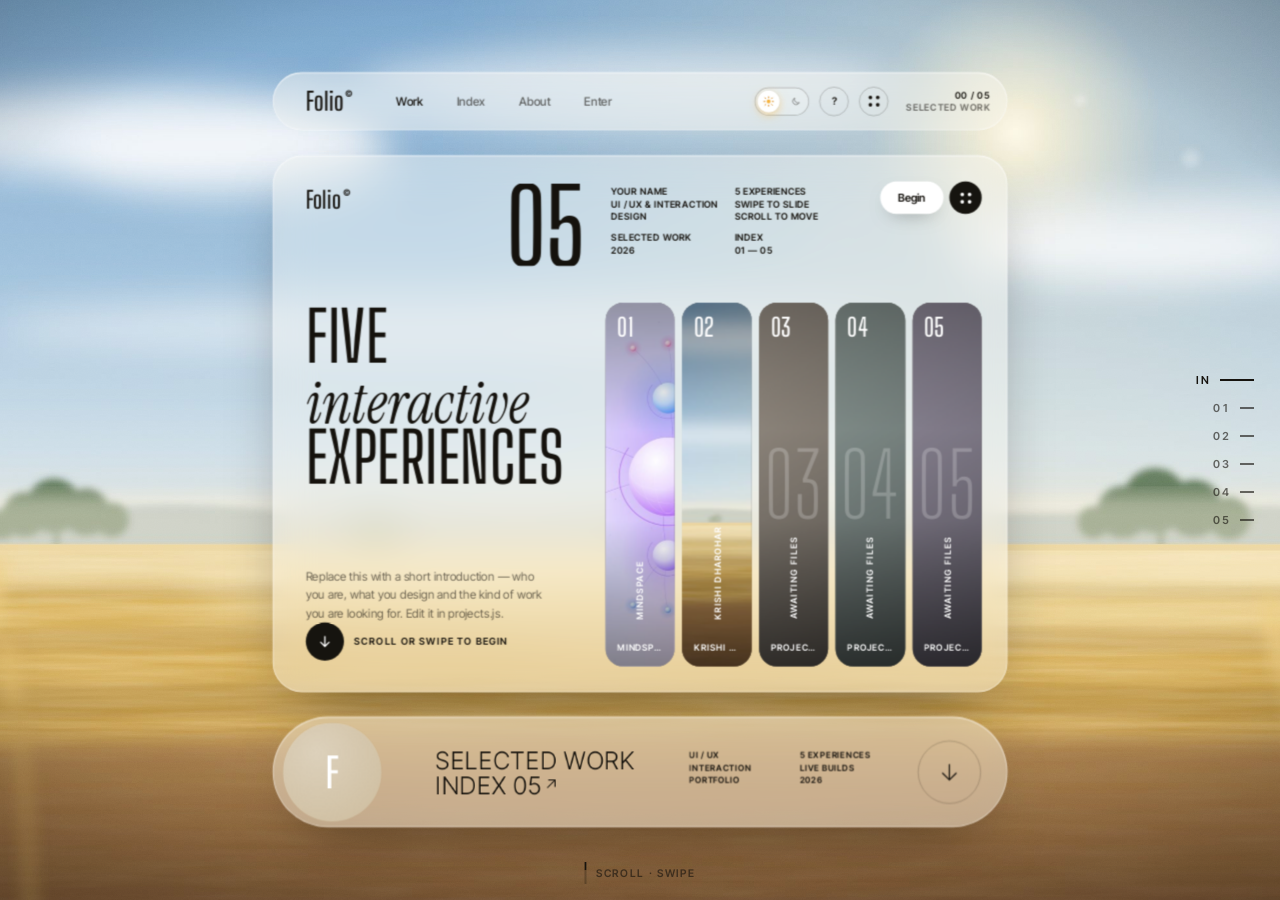
==== index.html @ 3ef915ef "Add files via upload" ====
<!DOCTYPE html>
<html lang="en">
<head>
<meta charset="utf-8">
<meta name="viewport" content="width=device-width,initial-scale=1">
<title>Folio — Five Interactive Experiences</title>
<meta name="description" content="A UI/UX portfolio of five interactive experiences.">
<link rel="preconnect" href="https://fonts.googleapis.com">
<link rel="preconnect" href="https://fonts.gstatic.com" crossorigin>
<link rel="stylesheet" href="https://fonts.googleapis.com/css2?family=Big+Shoulders+Display:wght@300;400;500;600&family=Inter+Tight:wght@300;400;500;600&family=Instrument+Serif:ital@0;1&display=swap">
<style>
/* =====================================================================
   Layout is drawn on a 1000 × 1029 canvas whose proportions are measured
   from the reference composition (nav · showcase panel · strip), then
   scaled to fit the screen. Below 760px wide a fluid mobile layout is used.
   ===================================================================== */
:root{
  --ease: cubic-bezier(.65,.05,.25,1);
  --ease-out: cubic-bezier(.16,1,.3,1);
  --ink:#15120d; --ink2:rgba(21,18,13,.6); --ink3:rgba(21,18,13,.4);
  --glass: rgba(251,248,241,.44);
  --glass-line: rgba(255,255,255,.62);
  --on:#16130e; --on2:rgba(22,19,14,.62); --on-line:rgba(22,19,14,.28);
  --dark:#16140f;
  --sans:"Inter Tight",system-ui,-apple-system,"Segoe UI",sans-serif;
  --num:"Big Shoulders Display","Inter Tight",sans-serif;
  --serif:"Instrument Serif",Georgia,serif;
  --mx:0; --my:0;
}
*{box-sizing:border-box;margin:0;padding:0}
html,body{height:100%;overflow:hidden;background:#17130e;color:var(--ink);font-family:var(--sans);-webkit-font-smoothing:antialiased}
button{font:inherit;color:inherit;background:none;border:0;cursor:pointer}
img{display:block}
body{opacity:0;transition:opacity .7s ease}
body.night{--glass: rgba(224,228,238,.40);--glass-line: rgba(255,255,255,.30);--on:#fff;--on2:rgba(255,255,255,.72);--on-line:rgba(255,255,255,.6)}
.glass,.nav *,.strip *,.rail button{transition-property:background-color,color,border-color,opacity,transform;transition-duration:.9s}
.dn{position:absolute;inset:0;background-size:cover;background-position:center;transition:opacity 1.5s var(--ease)}
body.night .dn.d{opacity:0}
body:not(.night) .dn.n{opacity:0}
body.no-tr .dn,body.no-tr .glass,body.no-tr .nav *,body.no-tr .strip *{transition:none !important}
body.ready{opacity:1}
:focus-visible{outline:2px solid #fff;outline-offset:3px;border-radius:10px}

/* ---------- environment ---------- */
.env{position:fixed;inset:0;z-index:0;overflow:hidden;background:#17130e}
.env-layer{position:absolute;inset:-4%;opacity:0;transform:translate(calc(var(--mx) * -14px), calc(var(--my) * -10px))}
.env-layer.on{opacity:1}
.env-layer .img{position:absolute;inset:0;transition:filter 1.3s var(--ease);animation:kb 46s ease-in-out infinite alternate}
@keyframes kb{from{transform:scale(1.03) translateX(-1%)}to{transform:scale(1.12) translate(1.2%,-1%)}}
.env-shade{position:absolute;inset:0;background:radial-gradient(130% 100% at 50% 45%,rgba(0,0,0,0) 45%,rgba(14,9,4,.55) 100%);pointer-events:none}
.env-grain{position:absolute;inset:0;pointer-events:none;opacity:.32;mix-blend-mode:overlay;background-image:url("data:image/svg+xml,%3Csvg xmlns='http://www.w3.org/2000/svg' width='160' height='160'%3E%3Cfilter id='n'%3E%3CfeTurbulence type='fractalNoise' baseFrequency='.85' numOctaves='2' stitchTiles='stitch'/%3E%3CfeColorMatrix values='0 0 0 0 .5 0 0 0 0 .5 0 0 0 0 .5 0 0 0 .5 0'/%3E%3C/filter%3E%3Crect width='160' height='160' filter='url(%23n)'/%3E%3C/svg%3E")}

/* ---------- cover + scaled canvas ---------- */
.cover{position:fixed;inset:0;z-index:2;touch-action:none;user-select:none;-webkit-user-select:none}
.stage{position:absolute;left:50%;top:50%;width:1000px;height:1029px;transform-origin:50% 50%}
.glass{background:var(--glass);border:1.5px solid var(--glass-line);
  -webkit-backdrop-filter:blur(26px) saturate(115%);backdrop-filter:blur(26px) saturate(115%);
  box-shadow:inset 0 1.5px 0 rgba(255,255,255,.32),0 40px 90px -40px rgba(14,8,2,.55)}
.label{font-size:14.5px;font-weight:600;letter-spacing:.06em;text-transform:uppercase;line-height:21px}

/* nav — measured: 1000 × 79 */
.nav{position:absolute;left:0;top:0;width:1000px;height:79px;border-radius:80px;display:flex;align-items:center;padding:0 22px 0 44px}
.brand{font-family:var(--num);font-weight:600;font-size:34px;letter-spacing:.02em;line-height:1;color:var(--on)}
.brand sup,.mark sup{font-family:var(--sans);font-size:12px;font-weight:600;vertical-align:top;margin-left:2px}
.nav-links{display:flex;gap:46px;margin-left:58px}
.nav-links button{font-size:16px;font-weight:500;color:var(--on2)}
.nav-links button:hover,.nav-links button.on{color:var(--on)}
.nav-r{margin-left:auto;display:flex;align-items:center;gap:14px;color:var(--on)}
.nav-ic{width:40px;height:40px;border-radius:50%;border:1.5px solid var(--on-line);display:grid;place-items:center;font-size:14px;font-weight:600}
.nav-ic:hover{background:rgba(255,255,255,.22)}
.nav .dots4 i{background:var(--on)}
/* day / night switch */
.dnsw{position:relative;width:74px;height:38px;border-radius:38px;border:1.5px solid var(--on-line);background:rgba(255,255,255,.22);display:flex;align-items:center;justify-content:space-between;padding:0 9px;color:var(--on)}
.dnsw .ic{width:16px;height:16px;opacity:.55;display:grid;place-items:center}
.dnsw .knob{position:absolute;left:3px;top:3px;width:30px;height:30px;border-radius:50%;display:grid;place-items:center;background:#fff;box-shadow:0 0 0 1px rgba(0,0,0,.04),0 4px 14px -2px rgba(255,190,80,.7);transition:transform .7s var(--ease),background-color .7s,box-shadow .7s}
.dnsw .knob svg{position:absolute;transition:opacity .5s,transform .7s var(--ease)}
.dnsw .knob .s{opacity:1;transform:rotate(0)}.dnsw .knob .m{opacity:0;transform:rotate(-90deg) scale(.6)}
body.night .dnsw .knob{transform:translateX(36px);background:#1c2440;box-shadow:0 0 0 1px rgba(255,255,255,.1),0 4px 16px -2px rgba(150,180,255,.6)}
body.night .dnsw .knob .s{opacity:0;transform:rotate(90deg) scale(.6)}body.night .dnsw .knob .m{opacity:1;transform:none}
.dnsw:hover{background:rgba(255,255,255,.34)}
.dnlabel{position:absolute;top:100%;left:50%;transform:translate(-50%,8px);font-size:10px;font-weight:600;letter-spacing:.14em;text-transform:uppercase;white-space:nowrap;opacity:0;pointer-events:none;transition:opacity .3s}
.dnsw:hover .dnlabel{opacity:.8}
@media (hover:none){.dnlabel{display:none}}
.nav-txt{text-align:right;font-size:12.5px;font-weight:600;letter-spacing:.08em;text-transform:uppercase;line-height:16px;margin-left:10px}
.nav-txt .c{font-variant-numeric:tabular-nums}
.nav-txt .m{opacity:.6}

/* panel — measured: top 113, 1000 × 731 */
.panel{position:absolute;left:0;top:113px;width:1000px;height:731px;border-radius:40px;overflow:hidden}
.scene{position:absolute;inset:0}
.mark{position:absolute;left:44px;top:44px;font-family:var(--num);font-weight:600;font-size:32px;letter-spacing:.02em;color:var(--ink);line-height:1}
.bignum{position:absolute;left:316px;top:38px;height:112px;overflow:hidden;font-family:var(--num);font-weight:500;font-size:142px;line-height:.82;letter-spacing:-.01em;color:var(--ink);display:flex}
.bignum span{display:block}
.col{position:absolute;top:40px;color:var(--ink)}
.col.c1{left:460px;width:160px}.col.c2{left:628px;width:170px}
.col .label{font-size:12.5px;line-height:17px;letter-spacing:.04em}
.col .gap{height:12px}
.acts{position:absolute;right:34px;top:35px;display:flex;gap:8px}
.btn-w{height:44px;padding:0 24px;border-radius:44px;background:#fff;color:var(--ink);font-size:15px;font-weight:600;box-shadow:0 10px 26px -12px rgba(0,0,0,.35);transition:transform .35s var(--ease-out)}
.btn-w:hover{transform:translateY(-2px)}
.btn-c{width:44px;height:44px;border-radius:50%;background:var(--dark);display:grid;place-items:center;transition:transform .35s var(--ease-out)}
.btn-c:hover{transform:scale(1.07)}
.dots4{display:grid;grid-template-columns:repeat(2,5px);gap:5px}.dots4 i{width:5px;height:5px;border-radius:50%;background:#fff}

/* supporting card — measured: (62,222) 218 × 341 + pill 218 × 39 */
.support{position:absolute;left:62px;top:222px;width:218px;height:341px;border-radius:28px;overflow:hidden;cursor:pointer;background:#cbb998}
.support .it{position:absolute;inset:0}
.support img{position:absolute;inset:0;width:100%;height:100%;object-fit:cover;object-position:50% 30%;transition:transform 1.2s var(--ease-out)}
.support:hover img{transform:scale(1.05)}
.support .sh{position:absolute;inset:0;background:linear-gradient(180deg,rgba(0,0,0,.42),rgba(0,0,0,0) 40%,rgba(0,0,0,0) 72%,rgba(0,0,0,.18))}
.support .cap{position:absolute;left:20px;top:20px;color:#fff}
.support .cap b{display:block;font-family:var(--num);font-weight:600;font-size:38px;line-height:.92;letter-spacing:.02em;text-transform:uppercase}
.support .cap span{font-size:12px;font-weight:600;letter-spacing:.12em;text-transform:uppercase}
.support .zm{position:absolute;right:14px;bottom:14px;width:48px;height:48px;border-radius:50%;background:var(--dark);display:grid;place-items:center;transition:transform .35s var(--ease-out)}
.support:hover .zm{transform:scale(1.08)}
.support.ph{background:rgba(255,255,255,.2);border:1.5px dashed rgba(21,18,13,.2)}
.spill{position:absolute;left:62px;top:583px;width:218px;height:39px;border-radius:40px;background:rgba(255,255,255,.62);display:flex;align-items:center;gap:10px;padding:0 14px 0 5px;white-space:nowrap;font-size:10.5px;font-weight:600;letter-spacing:.1em;text-transform:uppercase;overflow:hidden}
.spill .ic{width:30px;height:30px;border-radius:50%;background:#fff;display:grid;place-items:center;flex-shrink:0}
.spill .v{margin-left:auto;color:var(--ink3)}
.spill .it{display:flex;align-items:center;gap:10px;width:100%}

/* hero — measured: (301,222) to the panel's bottom-right corner, 699 × 509 */
.hero{position:absolute;left:301px;top:222px;right:0;bottom:0;border-radius:28px 0 0 0;overflow:hidden;cursor:grab;background:#b9a27f}
.cover.dragging .hero{cursor:grabbing}
.hbg{position:absolute;inset:-3%;background-size:cover;background-position:center;transition:filter 1.3s var(--ease);transform:translate(calc(var(--mx) * -10px), calc(var(--my) * -6px)) scale(1.04)}
.hbg::after{content:"";position:absolute;inset:0;background:linear-gradient(180deg,rgba(20,14,6,.34),rgba(20,14,6,0) 30%),radial-gradient(110% 90% at 46% 42%,rgba(0,0,0,0) 45%,rgba(16,9,2,.3) 100%)}
.mound{position:absolute;left:12%;width:62%;bottom:-62px;height:150px;border-radius:50%;background:radial-gradient(closest-side,rgba(92,62,32,.9),rgba(92,62,32,.55) 55%,rgba(92,62,32,0));filter:blur(4px);transform:translateX(calc(var(--mx) * -4px))}
.hlabel{position:absolute;left:34px;top:30px;color:#fff;z-index:4;text-shadow:0 1px 16px rgba(0,0,0,.28);overflow:hidden}
.hlabel b{display:block;font-family:var(--num);font-weight:600;font-size:40px;line-height:.9;letter-spacing:.02em}
.hlabel .it span{display:block;font-size:12.5px;font-weight:600;letter-spacing:.12em;text-transform:uppercase;margin-top:4px}
.prog{position:absolute;left:503px;width:163px;top:28px;height:2px;display:flex;gap:5px;z-index:4}
.prog i{flex:1;height:2px;background:rgba(255,255,255,.32);position:relative;overflow:hidden;border-radius:2px}
.prog i b{position:absolute;inset:0;width:0;background:#fff}
.prog i.done b{width:100%}

.sphere-wrap{position:absolute;left:96px;top:46px;width:430px;height:430px;z-index:2;transform:translate(calc(var(--mx) * 8px), calc(var(--my) * 6px))}
.sphere{position:absolute;inset:0;border-radius:50%;overflow:hidden;
  background:radial-gradient(circle at 50% 60%,rgba(255,255,255,0) 56%,rgba(255,255,255,.12) 70%,rgba(255,255,255,.42) 97%);
  box-shadow:inset 0 0 0 1.5px rgba(255,255,255,.45),inset -18px -24px 50px rgba(255,255,255,.16),inset 14px 18px 40px rgba(40,25,10,.12),0 40px 60px -30px rgba(30,16,4,.45);
  -webkit-backdrop-filter:blur(.6px) saturate(118%) brightness(1.04);backdrop-filter:blur(.6px) saturate(118%) brightness(1.04)}
.sphere .objs{position:absolute;inset:0}
.sphere .objs .it{position:absolute;inset:0;display:grid;place-items:center}
.sphere .glare{position:absolute;inset:0;border-radius:50%;pointer-events:none;z-index:3;
  background:radial-gradient(ellipse 34% 22% at 30% 22%,rgba(255,255,255,.55),rgba(255,255,255,0) 70%),
             radial-gradient(ellipse 18% 9% at 70% 84%,rgba(255,255,255,.35),rgba(255,255,255,0) 70%),
             linear-gradient(140deg,rgba(255,255,255,.12),rgba(255,255,255,0) 40%,rgba(255,255,255,0) 70%,rgba(255,255,255,.1))}
.sphere-wrap .wob{position:absolute;inset:0}
.device{position:relative;width:189px;height:336px;border-radius:24px;padding:6px;background:#100d09;box-shadow:0 30px 50px -22px rgba(10,5,0,.7),0 0 0 1px rgba(255,255,255,.08) inset}
.device.land{width:338px;height:216px;border-radius:18px;padding:5px}
.device.land .screen{border-radius:13px}
.device .screen{position:relative;width:100%;height:100%;border-radius:18px;overflow:hidden;background:#f4ead6}
.device .screen img{position:absolute;inset:0;width:100%;height:100%;object-fit:cover}
.device .screen iframe{position:absolute;left:0;top:0;border:0;transform-origin:0 0;pointer-events:none;opacity:0;transition:opacity .6s ease}
.device .screen iframe.on{opacity:1}
.ghostnum{font-family:var(--num);font-weight:300;font-size:210px;line-height:.8;color:rgba(255,255,255,.55)}

.bub{position:absolute;border-radius:50%;z-index:3;pointer-events:none;
  background:radial-gradient(circle at 34% 30%,rgba(255,255,255,.75) 0,rgba(255,255,255,.18) 14%,rgba(255,255,255,0) 32%),radial-gradient(circle at 50% 55%,rgba(255,255,255,0) 52%,rgba(255,255,255,.2) 72%,rgba(255,255,255,.6) 97%);
  box-shadow:inset 0 0 0 1px rgba(255,255,255,.45),0 14px 24px -14px rgba(30,16,4,.4);
  -webkit-backdrop-filter:blur(.5px) brightness(1.06);backdrop-filter:blur(.5px) brightness(1.06)}
.bub-p{position:absolute;z-index:3;pointer-events:none;transform:translate(calc(var(--mx) * var(--z) * 1px), calc(var(--my) * var(--z) * 1px))}
@keyframes float{from{transform:translateY(-9px)}to{transform:translateY(9px)}}
.bub-p .bub{position:relative}
.bf{animation:float var(--d,8s) ease-in-out infinite alternate;animation-delay:var(--dl,0s)}

.chip{position:absolute;left:28px;top:214px;z-index:5;height:38px;display:flex;align-items:center;gap:12px;padding:0 5px 0 14px;border-radius:40px;background:rgba(36,30,22,.56);-webkit-backdrop-filter:blur(14px);backdrop-filter:blur(14px);color:#fff;border:1px solid rgba(255,255,255,.16);transform:translate(calc(var(--mx) * 12px), calc(var(--my) * 8px));overflow:hidden}
.chip .it{display:flex;align-items:center;gap:12px}
.chip .t{font-size:10.5px;font-weight:600;letter-spacing:.1em;text-transform:uppercase;line-height:1.25;white-space:nowrap}
.chip .t small{display:block;font-size:9.5px;letter-spacing:.02em;text-transform:none;font-weight:500;opacity:.7}
.chip .v{font-size:12px;font-weight:600;font-variant-numeric:tabular-nums}
.chip .d{width:28px;height:28px;border-radius:50%;background:rgba(255,255,255,.16);display:grid;place-items:center}
.chip .d i{width:9px;height:9px;border-radius:50%;background:#fff}

.cta{position:absolute;right:22px;bottom:22px;z-index:5;display:flex;align-items:center;gap:6px}
.cta .l{height:44px;padding:0 20px;border-radius:44px;background:var(--dark);color:#fff;font-size:14px;font-weight:600;display:flex;align-items:center;transition:background .25s}
.cta .p{width:44px;height:44px;border-radius:50%;background:var(--dark);display:grid;place-items:center;transition:transform .35s var(--ease-out),background .25s}
.cta:hover .l,.cta:hover .p{background:#000}.cta:hover .p{transform:rotate(90deg)}
.native{position:absolute;left:34px;bottom:30px;z-index:4;color:#fff;font-family:var(--serif);font-style:italic;font-size:30px;text-shadow:0 1px 16px rgba(0,0,0,.35);overflow:hidden}

/* intro scene */
.intro .ititle{position:absolute;left:44px;top:206px;font-family:var(--num);font-weight:500;font-size:94px;line-height:.86;letter-spacing:.005em;text-transform:uppercase;color:var(--ink)}
.intro .ititle span{display:block;overflow:hidden}
.intro .ititle span i{display:block;font-style:normal}
.intro .ititle em{font-family:var(--serif);font-style:italic;font-weight:400;text-transform:none;font-size:.82em;letter-spacing:0}
.intro .ilead{position:absolute;left:44px;top:560px;width:330px;font-size:16px;line-height:1.55;color:var(--ink2)}
.intro .begin{position:absolute;left:44px;bottom:42px;display:flex;align-items:center;gap:14px;font-size:13px;font-weight:600;letter-spacing:.12em;text-transform:uppercase}
.intro .begin .btn-c{width:52px;height:52px}
.deck{position:absolute;left:452px;top:200px;right:34px;bottom:34px;display:flex;gap:10px}
.dcard{position:relative;flex:1;min-width:0;border-radius:24px;overflow:hidden;cursor:pointer;transition:flex 0.8s var(--ease),transform .6s var(--ease-out);background:#4a4740}
.deck:hover .dcard{flex:.8}
.deck .dcard:hover{flex:3.2}
.dcard .bg{position:absolute;inset:-4%;background-size:cover;background-position:center;transition:transform 1.2s var(--ease-out)}
.dcard:hover .bg{transform:scale(1.06)}
.dcard .sh{position:absolute;inset:0;background:linear-gradient(180deg,rgba(0,0,0,.35),rgba(0,0,0,0) 35%,rgba(0,0,0,0) 60%,rgba(0,0,0,.45))}
.dcard .n{position:absolute;left:16px;top:16px;color:#fff;font-family:var(--num);font-weight:600;font-size:34px;line-height:1}
.dcard .t{position:absolute;left:16px;bottom:18px;right:16px;color:#fff;font-size:12px;font-weight:600;letter-spacing:.1em;text-transform:uppercase;line-height:1.35;white-space:nowrap;overflow:hidden;text-overflow:ellipsis}
.dcard .dv{position:absolute;left:50%;top:52%;width:120px;transform:translate(-50%,-50%);border-radius:14px;padding:4px;background:#100d09;opacity:0;transition:opacity .5s,transform .8s var(--ease-out)}
.dcard .dv img{width:100%;border-radius:10px}
.dcard .dv.land{width:180px;border-radius:10px;padding:3px}
.dcard .dv.land img{border-radius:7px}
.dcard:hover .dv{opacity:1;transform:translate(-50%,-52%)}
.dcard .g{position:absolute;left:50%;top:50%;transform:translate(-50%,-50%);font-family:var(--num);font-weight:300;font-size:120px;color:rgba(255,255,255,.22);line-height:.8}
.dcard .vt{position:absolute;left:50%;bottom:64px;transform:translateX(-50%) rotate(180deg);writing-mode:vertical-rl;color:#fff;font-size:12px;font-weight:600;letter-spacing:.14em;text-transform:uppercase;white-space:nowrap;transition:opacity .4s}
.deck .dcard:hover .vt{opacity:0}

/* strip — measured: top 877, 1000 × 151 */
.strip{position:absolute;left:0;top:877px;width:1000px;height:151px;border-radius:151px;overflow:hidden}
.sscene{position:absolute;inset:0}
.thumb{position:absolute;left:13px;top:8px;width:134px;height:134px;border-radius:50%;overflow:hidden;background:#cbb998}
.thumb .it{position:absolute;inset:0}
.thumb img{width:100%;height:100%;object-fit:cover;object-position:50% 20%}
.thumb .mono{width:100%;height:100%;display:grid;place-items:center;font-family:var(--num);font-weight:600;font-size:56px;color:#fff;background:radial-gradient(circle at 35% 30%,rgba(255,255,255,.35),rgba(255,255,255,.06))}
.tzoom{position:absolute;left:107px;top:92px;width:48px;height:48px;border-radius:50%;background:var(--dark);display:grid;place-items:center;z-index:2;transition:transform .35s var(--ease-out)}
.tzoom:hover{transform:scale(1.08)}
.stitle{position:absolute;left:220px;top:42px;max-width:320px;overflow:hidden;color:var(--on);font-weight:300;font-size:33px;line-height:34px;text-transform:uppercase;letter-spacing:.02em;white-space:nowrap}
.stitle .l{display:block;overflow:hidden}
.stitle .l .it{display:block}
.stitle sup{font-size:22px;vertical-align:top;margin-left:4px;font-weight:300}
.smeta{position:absolute;top:44px;color:var(--on);font-size:12px;font-weight:600;letter-spacing:.08em;text-transform:uppercase;line-height:17px;overflow:hidden}
.smeta.m1{left:566px;width:140px}.smeta.m2{left:716px;width:150px}
.smeta{white-space:nowrap;font-size:11.5px !important}
.shint{display:none;position:absolute;left:800px;top:48px;color:rgba(255,255,255,.7);font-size:11px;font-weight:600;letter-spacing:.12em;text-transform:uppercase;line-height:20px}
.shint b{display:inline-block;width:22px;height:1px;background:currentColor;vertical-align:middle;margin-right:8px;position:relative;overflow:hidden}
.bigarrow{position:absolute;right:35px;top:32px;width:86px;height:86px;border-radius:50%;border:1.5px solid var(--on-line);display:grid;place-items:center;color:var(--on);transition:background .3s,transform .5s var(--ease-out)}
.bigarrow:hover{background:rgba(255,255,255,.16);transform:rotate(-8deg)}
.bigarrow svg{transition:transform .5s var(--ease-out)}

/* side rail */
.rail{position:fixed;right:26px;top:50%;transform:translateY(-50%);z-index:3;display:flex;flex-direction:column;gap:14px;align-items:flex-end}
.rail button{display:flex;align-items:center;gap:10px;color:var(--on2);font-size:11px;font-weight:600;letter-spacing:.12em;font-variant-numeric:tabular-nums;transition:color .3s}
.rail button i{width:14px;height:1.5px;background:currentColor;transition:width .5s var(--ease)}
.rail button.on{color:var(--on)}.rail button.on i{width:34px}
.rail button:hover{color:var(--on)}
.scrollcue{position:fixed;left:50%;bottom:16px;transform:translateX(-50%);z-index:3;color:var(--on2);font-size:10.5px;font-weight:600;letter-spacing:.16em;text-transform:uppercase;display:flex;align-items:center;gap:10px;pointer-events:none;transition:opacity .4s}
.scrollcue i{width:1.5px;height:22px;background:var(--on-line);position:relative;overflow:hidden}
.scrollcue i::after{content:"";position:absolute;left:0;right:0;height:8px;background:var(--on);animation:cue 2s var(--ease) infinite}
@keyframes cue{from{transform:translateY(-8px)}to{transform:translateY(22px)}}

/* custom drag cursor */
.cursor{position:fixed;left:0;top:0;z-index:40;width:74px;height:74px;margin:-37px 0 0 -37px;border-radius:50%;pointer-events:none;display:grid;place-items:center;color:#fff;font-size:10.5px;font-weight:600;letter-spacing:.14em;text-transform:uppercase;background:rgba(22,18,12,.38);border:1px solid rgba(255,255,255,.4);-webkit-backdrop-filter:blur(8px);backdrop-filter:blur(8px);opacity:0;transform:scale(.5);transition:opacity .25s,transform .35s var(--ease-out),width .3s,height .3s}
.cursor.on{opacity:1;transform:scale(1)}
.cursor.small{transform:scale(.45)}
.fine .hero,.fine .deck,.fine .dcard{cursor:none}.fine .hero button{cursor:pointer}

/* sheets */
.sheet-wrap{position:fixed;inset:0;z-index:30;display:none;align-items:center;justify-content:center;background:rgba(14,9,4,.3)}
.sheet-wrap.open{display:flex}
.sheet{width:min(560px,calc(100vw - 32px));border-radius:30px;padding:24px;background:rgba(240,233,222,.62);border:1.5px solid var(--glass-line);-webkit-backdrop-filter:blur(26px);backdrop-filter:blur(26px)}
.sheet h3{font-family:var(--num);font-weight:500;font-size:30px;margin-bottom:12px;display:flex;justify-content:space-between;align-items:center}
.sheet .x{width:40px;height:40px;border-radius:50%;border:1px solid rgba(21,18,13,.18);font-size:15px}
.plist{display:grid;gap:6px}
.plist button{display:grid;grid-template-columns:56px 1fr auto;align-items:center;gap:14px;padding:10px 12px;border-radius:16px;text-align:left;transition:background .25s}
.plist button:hover,.plist button.cur{background:rgba(255,255,255,.5)}
.plist .n{font-family:var(--num);font-size:32px;font-weight:500;line-height:1}
.plist .t{font-size:15px;font-weight:500}
.plist .c{font-size:10px;font-weight:600;letter-spacing:.12em;text-transform:uppercase;color:var(--ink3)}
.about p{font-size:15px;line-height:1.6;color:var(--ink2);margin-top:8px}
.about .who{font-size:19px;font-weight:500;color:var(--ink)}
.keys{display:grid;grid-template-columns:auto 1fr;gap:6px 14px;font-size:13px;margin-top:14px;color:var(--ink2)}
.keys b{color:var(--ink);font-weight:600}

/* experience layer */
.xp{position:fixed;inset:0;z-index:20;display:none;background:#0e0c09}
.xp.open{display:block}
.xp-frame{position:absolute;inset:0;width:100%;height:100%;border:0;background:#111;visibility:hidden}
.xp-frame.on{visibility:visible}
.xp-poster{position:fixed;z-index:21;overflow:hidden;pointer-events:none}
.xp-poster > .hero{position:absolute !important;left:0 !important;top:0 !important;right:auto !important;bottom:auto !important;border-radius:0}
.xp-ph{display:flex;align-items:center;justify-content:center;color:#fff;text-align:center;padding:30px}
.xp-ph .in{max-width:520px}
.xp-ph .g{font-family:var(--num);font-weight:300;font-size:min(36vw,260px);line-height:.8;opacity:.18}
.xp-ph h2{font-family:var(--num);font-weight:500;font-size:40px;margin:14px 0 8px}
.xp-ph p{font-size:14px;line-height:1.6;opacity:.75}
.xp-ph code{font-size:12.5px;background:rgba(255,255,255,.12);padding:2px 7px;border-radius:6px}
.hud{position:fixed;left:16px;bottom:16px;z-index:25;display:flex;align-items:center;gap:2px;height:48px;padding:0 5px;border-radius:48px;background:rgba(18,16,12,.62);border:1px solid rgba(255,255,255,.14);-webkit-backdrop-filter:blur(16px);backdrop-filter:blur(16px);color:#fff;box-shadow:0 14px 40px -14px rgba(0,0,0,.6);transition:opacity .35s}
.hud[hidden]{display:none}
.hud .b{height:38px;min-width:38px;border-radius:38px;display:flex;align-items:center;justify-content:center;gap:8px;padding:0 12px;font-size:12.5px;font-weight:500;transition:background .2s}
.hud .b:hover{background:rgba(255,255,255,.12)}
.hud .sep{width:1px;height:20px;background:rgba(255,255,255,.18);margin:0 3px}
.hud .now{font-size:12.5px;font-weight:600;padding:0 6px;font-variant-numeric:tabular-nums;white-space:nowrap}
.hud .now span{opacity:.6;font-weight:400;margin-left:6px}
.hud.collapsed .full{display:none}.hud:not(.collapsed) .mini{display:none}
.hud.idle{opacity:.5}.hud:hover{opacity:1}
.hud.right{left:auto;right:16px}
.edge{position:fixed;top:0;bottom:0;width:14px;z-index:22;touch-action:none}
.edge.l{left:0}.edge.r{right:0}
.edge i{position:absolute;top:50%;width:30px;height:64px;margin-top:-32px;border-radius:30px;background:rgba(18,16,12,.55);display:grid;place-items:center;opacity:0;transition:opacity .25s,transform .3s var(--ease-out);pointer-events:none}
.edge.l i{left:6px;transform:translateX(-8px)}.edge.r i{right:6px;transform:translateX(8px)}
.edge:hover i,.edge.active i{opacity:1;transform:none}
.flash{position:fixed;left:50%;top:50%;z-index:26;transform:translate(-50%,-50%);padding:16px 26px;border-radius:22px;background:rgba(18,16,12,.6);-webkit-backdrop-filter:blur(16px);backdrop-filter:blur(16px);color:#fff;text-align:center;pointer-events:none;opacity:0;border:1px solid rgba(255,255,255,.14)}
.flash b{display:block;font-family:var(--num);font-weight:500;font-size:44px;line-height:1}
.flash span{font-size:10px;font-weight:600;letter-spacing:.14em;text-transform:uppercase;opacity:.75}
.sr{position:absolute;width:1px;height:1px;overflow:hidden;clip:rect(0 0 0 0)}
.it{will-change:transform,opacity}

/* ---------- mobile: fluid layout ---------- */
@media (max-width:760px){
  .stage{position:absolute;left:10px;right:10px;top:10px;bottom:10px;width:auto;height:auto;transform:none !important}
  .nav{width:100%;height:52px;padding:0 6px 0 18px}
  .brand{font-size:26px}
  .nav-links,.nav-ic.hide-m{display:none}
  .nav-txt{font-size:11px;line-height:14px}
  .dnsw{width:62px;height:34px}.dnsw .knob{width:26px;height:26px}body.night .dnsw .knob{transform:translateX(28px)}.dnsw .ic{display:none}
  .nav-r{gap:8px}
  .panel{top:62px;bottom:86px;width:100%;height:auto;border-radius:28px}
  .strip{top:auto;bottom:0;width:100%;height:76px;border-radius:76px}
  .mark,.col,.acts,.support,.spill,.native,.chip{display:none}
  .bignum{left:18px;top:16px;font-size:76px;height:62px}
  .mtitle{display:block !important;position:absolute;left:120px;top:22px;right:16px;font-size:11.5px;font-weight:600;letter-spacing:.1em;text-transform:uppercase;line-height:16px;color:var(--ink)}
  .hero{left:10px;top:92px;right:10px;bottom:10px;border-radius:22px}
  .hlabel{left:18px;top:16px}.hlabel b{font-size:30px}
  .prog{left:auto;right:16px;top:22px;width:34%}
  .sphere-wrap{left:50%;top:46%;width:min(76vw,52vh);height:min(76vw,52vh);margin:calc(min(76vw,52vh) / -2) 0 0 calc(min(76vw,52vh) / -2)}
  .device{width:calc(min(76vw,52vh) * .44);height:calc(min(76vw,52vh) * .78);border-radius:18px;padding:5px}
  .device .screen{border-radius:14px}
  .device.land{width:calc(min(76vw,52vh) * .8);height:calc(min(76vw,52vh) * .5);border-radius:14px;padding:4px}
  .device.land .screen{border-radius:10px}
  .cta{left:12px;right:12px;bottom:12px}
  .cta .l{flex:1;justify-content:center;height:48px}.cta .p{width:48px;height:48px}
  .thumb{left:8px;top:8px;width:60px;height:60px}
  .tzoom,.smeta,.shint{display:none}
  .stitle{left:82px;top:16px;font-size:19px;line-height:21px}
  .stitle sup{font-size:11px}
  .bigarrow{right:8px;top:8px;width:60px;height:60px}
  .rail,.scrollcue{display:none}
  .intro .ititle{left:18px;top:92px;font-size:56px}
  .intro .ilead{left:18px;top:auto;bottom:250px;width:auto;right:18px;font-size:14px}
  .deck{left:10px;right:10px;top:auto;bottom:70px;height:160px}
  .dcard .vt,.dcard .g,.dcard .t,.dcard .dv{display:none}
  .dcard .n{font-size:26px;left:10px;top:10px}
  .deck:hover .dcard,.deck .dcard:hover{flex:1}
  .intro .begin{left:18px;bottom:18px}
  .intro .begin .btn-c{width:40px;height:40px}
  .hud{left:50%;transform:translateX(-50%);bottom:10px}
  .hud.right{left:auto;right:10px;transform:none;bottom:auto;top:72px}
  .cursor{display:none}
}
@media (max-width:760px) and (max-height:700px){.deck{display:none}.intro .ilead{bottom:80px}}
@media (prefers-reduced-motion: reduce){
  .env-layer .img,.bf,.scrollcue i::after{animation:none}
  *,*::before,*::after{transition-duration:.01ms !important}
}
</style>
</head>
<body class="no-tr">
<div class="env" id="env" aria-hidden="true"><div class="env-shade"></div><div class="env-grain"></div></div>

<main class="cover" id="cover">
  <div class="stage" id="stage">
    <nav class="nav glass" aria-label="Portfolio">
      <div class="brand" id="brand"></div>
      <div class="nav-links">
        <button id="nWork" class="on">Work</button>
        <button id="nProjects">Index</button>
        <button id="nAbout">About</button>
        <button id="nEnter">Enter</button>
      </div>
      <div class="nav-r">
        <button class="dnsw" id="dnSwitch" role="switch" aria-checked="false" aria-label="Night background">
          <span class="ic"><svg width="15" height="15" viewBox="0 0 24 24" fill="none" stroke="currentColor" stroke-width="1.8" stroke-linecap="round"><circle cx="12" cy="12" r="4"/><path d="M12 2v2M12 20v2M4.9 4.9l1.4 1.4M17.7 17.7l1.4 1.4M2 12h2M20 12h2M4.9 19.1l1.4-1.4M17.7 6.3l1.4-1.4"/></svg></span>
          <span class="ic"><svg width="14" height="14" viewBox="0 0 24 24" fill="none" stroke="currentColor" stroke-width="1.8" stroke-linejoin="round"><path d="M20 14.5A8 8 0 0 1 9.5 4a8 8 0 1 0 10.5 10.5Z"/></svg></span>
          <i class="knob"><svg class="s" width="16" height="16" viewBox="0 0 24 24" fill="none" stroke="#d98a1c" stroke-width="2" stroke-linecap="round"><circle cx="12" cy="12" r="4" fill="#f6b23c" stroke="none"/><path d="M12 2.5v2M12 19.5v2M4.6 4.6l1.4 1.4M18 18l1.4 1.4M2.5 12h2M19.5 12h2M4.6 19.4 6 18M18 6l1.4-1.4"/></svg><svg class="m" width="15" height="15" viewBox="0 0 24 24"><path d="M20 14.5A8 8 0 0 1 9.5 4a8 8 0 1 0 10.5 10.5Z" fill="#e8ecf8"/></svg></i>
          <span class="dnlabel" id="dnLabel">Night</span>
        </button>
        <button class="nav-ic hide-m" id="nHelp" aria-label="Controls">?</button>
        <button class="nav-ic" id="nMenu" aria-label="All projects"><span class="dots4"><i></i><i></i><i></i><i></i></span></button>
        <div class="nav-txt"><span class="c" id="nCount">00 / 05</span><br><span class="m" id="nSub">Selected work</span></div>
      </div>
    </nav>
    <section class="panel glass" id="panel" aria-roledescription="carousel" aria-label="Showcase"></section>
    <section class="strip glass" id="strip" aria-label="Current"></section>
  </div>
  <p class="sr" id="live" aria-live="polite"></p>
</main>

<div class="rail" id="rail" aria-label="Sections"></div>
<div class="scrollcue" id="cue"><i></i>Scroll · Swipe</div>
<div class="cursor" id="cursor">Drag</div>

<div class="sheet-wrap" id="shProjects" role="dialog" aria-label="All projects"><div class="sheet"><h3>Index <button class="x" aria-label="Close">✕</button></h3><div class="plist" id="plist"></div></div></div>
<div class="sheet-wrap" id="shAbout" role="dialog" aria-label="About"><div class="sheet about"><h3>About <button class="x" aria-label="Close">✕</button></h3><div id="aboutBody"></div></div></div>
<div class="sheet-wrap" id="shHelp" role="dialog" aria-label="Controls"><div class="sheet"><h3>How to explore <button class="x" aria-label="Close">✕</button></h3>
  <div class="keys"><b>Swipe / drag ⟷</b><span>Browse the screens of the current UI, then on to the next project</span><b>Scroll ↕</b><span>Move between the intro and the five projects</span><b>← → ↑ ↓</b><span>Same with the keyboard</span><b>Enter</b><span>Open the working UI full screen</span><b>Esc</b><span>Back to the portfolio</span><b>☀ / ☾  or  D</b><span>Switch the background between day and night</span></div></div></div>

<div class="xp" id="xp" aria-hidden="true"><div id="xpStage" style="position:absolute;inset:0"></div></div>
<div class="edge l" id="edgeL" hidden><i><svg width="12" height="12" viewBox="0 0 16 16" fill="none"><path d="M10 3 5 8l5 5" stroke="#fff" stroke-width="1.8" stroke-linecap="round"/></svg></i></div>
<div class="edge r" id="edgeR" hidden><i><svg width="12" height="12" viewBox="0 0 16 16" fill="none"><path d="m6 3 5 5-5 5" stroke="#fff" stroke-width="1.8" stroke-linecap="round"/></svg></i></div>
<div class="hud" id="hud" hidden>
  <div class="full" style="display:flex;align-items:center;gap:2px">
    <button class="b" id="hBack"><svg width="14" height="14" viewBox="0 0 16 16" fill="none"><path d="M10 3 5 8l5 5" stroke="#fff" stroke-width="1.6" stroke-linecap="round" stroke-linejoin="round"/></svg>Portfolio</button>
    <span class="sep"></span>
    <button class="b" id="hPrev" aria-label="Previous project"><svg width="14" height="14" viewBox="0 0 16 16" fill="none"><path d="M10 3 5 8l5 5" stroke="#fff" stroke-width="1.6" stroke-linecap="round"/></svg></button>
    <div class="now" id="hNow"></div>
    <button class="b" id="hNext" aria-label="Next project"><svg width="14" height="14" viewBox="0 0 16 16" fill="none"><path d="m6 3 5 5-5 5" stroke="#fff" stroke-width="1.6" stroke-linecap="round"/></svg></button>
    <span class="sep"></span>
    <button class="b" id="hCol" aria-label="Collapse controls"><svg width="12" height="12" viewBox="0 0 12 12" fill="none"><path d="M2 6h8" stroke="#fff" stroke-width="1.6" stroke-linecap="round"/></svg></button>
  </div>
  <button class="b mini" id="hExp" aria-label="Show portfolio controls"><span id="hMini">01</span><svg width="12" height="12" viewBox="0 0 12 12" fill="none"><path d="M6 2v8M2 6h8" stroke="#fff" stroke-width="1.6" stroke-linecap="round"/></svg></button>
</div>
<div class="flash" id="flash"><b id="fN"></b><span id="fT"></span></div>

<script src="projects.js"></script>
<script>
(function () {
  "use strict";
  /* ------------------------------------------------------------------ setup */
  var CFG = window.PORTFOLIO, P = CFG.projects, N = P.length;
  var RM = window.matchMedia && matchMedia("(prefers-reduced-motion: reduce)").matches;
  var FINE = window.matchMedia && matchMedia("(pointer:fine)").matches;
  var E = "cubic-bezier(.65,.05,.25,1)", EO = "cubic-bezier(.16,1,.3,1)";
  var $ = function (s, r) { return (r || document).querySelector(s); };
  var $$ = function (s, r) { return Array.prototype.slice.call((r || document).querySelectorAll(s)); };
  var esc = function (s) { return String(s == null ? "" : s).replace(/[&<>"]/g, function (c) { return { "&": "&amp;", "<": "&lt;", ">": "&gt;", '"': "&quot;" }[c]; }); };
  var pad = function (n) { return String(n).padStart(2, "0"); };
  var mobile = function () { return window.innerWidth <= 760; };
  var AUTO_MS = 6500;

  // normalise projects: every project gets at least one slide
  P.forEach(function (p) {
    if (!p.slides || !p.slides.length) p.slides = [{ name: p.placeholder ? "Awaiting files" : p.title, short: p.placeholder ? "Placeholder" : p.title, placeholder: !!p.placeholder }];
    p.deviceSize = p.deviceSize || [1080, 1920];
  });

  // sections: 0 = intro, 1..N = projects
  var S = { sec: 0, slide: 0, mode: "cover", busy: false };
  var running = [];
  function anim(el, kf, o) {
    if (!el) return { finished: Promise.resolve(), cancel: function () {} };
    var a = el.animate(kf, { fill: "both", easing: o.easing || "linear", duration: RM ? 1 : o.duration, delay: RM ? 0 : (o.delay || 0) });
    running.push(a);
    var fin = a.finished.then(function () { var k = running.indexOf(a); if (k > -1) running.splice(k, 1); if (!o.keep) a.cancel(); }, function () { var k = running.indexOf(a); if (k > -1) running.splice(k, 1); });
    return { finished: fin, cancel: function () { a.cancel(); }, finish: function () { a.finish(); } };
  }
  function settle() {
    running.slice().forEach(function (a) { try { a.finish(); } catch (e) {} });
    $$(".old").forEach(function (o) { o.remove(); });
  }

  /* ------------------------------------------------------------------ icons */
  var IC = {
    arrow: '<svg width="16" height="16" viewBox="0 0 14 14" fill="none"><path d="M3 11 11 3M5 3h6v6" stroke="#fff" stroke-width="1.5" stroke-linecap="round"/></svg>',
    plus: '<svg width="16" height="16" viewBox="0 0 14 14" fill="none"><path d="M7 2v10M2 7h10" stroke="#fff" stroke-width="1.6" stroke-linecap="round"/></svg>',
    mag: '<svg width="17" height="17" viewBox="0 0 16 16" fill="none"><circle cx="7" cy="7" r="4.6" stroke="#fff" stroke-width="1.5"/><path d="m10.5 10.5 3 3" stroke="#fff" stroke-width="1.5" stroke-linecap="round"/></svg>',
    big: '<svg width="34" height="34" viewBox="0 0 26 26" fill="none"><path d="M7 19 19 7M9 7h10v10" stroke="currentColor" stroke-width="1.3" stroke-linecap="round" stroke-linejoin="round"/></svg>',
    down: '<svg width="18" height="18" viewBox="0 0 16 16" fill="none"><path d="M8 2v12M3 9l5 5 5-5" stroke="#fff" stroke-width="1.6" stroke-linecap="round" stroke-linejoin="round"/></svg>',
    ring: '<svg width="14" height="14" viewBox="0 0 12 12" fill="none"><circle cx="6" cy="6" r="4.2" stroke="#15120d" stroke-width="1.2" stroke-dasharray="2 2"/></svg>',
  };
  var brandHTML = esc(CFG.brand) + "<sup>©</sup>";

  /* ------------------------------------------------------------------ chrome */
  $("#brand").innerHTML = brandHTML;
  $("#aboutBody").innerHTML = '<p class="who">' + esc(CFG.owner) + '</p><p class="c" style="font-size:10px;letter-spacing:.12em;text-transform:uppercase;font-weight:600;color:var(--ink3)">' + esc(CFG.role) + "</p><p>" + esc(CFG.about) + '</p><p style="font-size:13px">' + esc(CFG.contact) + "</p>";
  $("#rail").innerHTML = '<button data-sec="0"><span>IN</span><i></i></button>' + P.map(function (p, k) { return '<button data-sec="' + (k + 1) + '"><span>' + esc(p.id) + "</span><i></i></button>"; }).join("");

  /* ------------------------------------------------------------------ environment */
  var env = $("#env");
  // two stacked versions of every background: .dn.d (day) and .dn.n (night)
  function dnHTML(bg, kind, small) {
    bg = bg || {};
    var pos = esc(bg.position || "center");
    var pick = function (v) { if (!v) return null; return (small && v.imageSmall) ? v.imageSmall : v.image; };
    var day = pick(bg.day) || bg.image, night = pick(bg.night) || bg.image;
    if (day || night) {
      var nf = bg.night ? "" : ";filter:brightness(.42) saturate(.65) hue-rotate(195deg)";
      return '<div class="dn d" style="background-image:url(\'' + esc(day || night) + "');background-position:" + pos + '"></div>' +
             '<div class="dn n" style="background-image:url(\'' + esc(night || day) + "');background-position:" + pos + nf + '"></div>';
    }
    var c = bg.colors || ["#555", "#222"];
    var g = kind === "radial" ? "radial-gradient(120% 90% at 50% 25%," + c[0] + " 0%," + c[1] + " 75%)" : "linear-gradient(150deg," + c[0] + "," + c[1] + ")";
    return '<div class="dn d" style="background:' + g + ';filter:brightness(1.75) saturate(.8)"></div><div class="dn n" style="background:' + g + '"></div>';
  }
  function envLayer(bg) {
    var d = document.createElement("div"); d.className = "env-layer";
    var im = document.createElement("div"); im.className = "img";
    im.innerHTML = dnHTML(bg, "radial", window.innerWidth < 900);
    d.appendChild(im);
    env.insertBefore(d, $(".env-shade"));
    return d;
  }
  var layers = [envLayer(CFG.intro.background)].concat(P.map(function (p) { return envLayer(p.background || {}); }));

  function setEnv(sec, axis, dir) {
    layers.forEach(function (l, k) {
      if (k === sec) {
        if (!l.classList.contains("on")) {
          l.classList.add("on");
          var from = axis === "y" ? "translateY(" + (dir * 3) + "%) scale(1.04)" : "translateX(" + (dir * 3) + "%) scale(1.04)";
          anim(l, [{ opacity: 0, transform: from }, { opacity: 1, transform: "none" }], { duration: 1100, easing: EO }).finished.then(function () { l.getAnimations().forEach(function (x) { if (x.playState === "finished") x.cancel(); }); });
        }
      } else if (l.classList.contains("on")) {
        var a = anim(l, [{ opacity: 1 }, { opacity: 0 }], { duration: 950, easing: E, delay: 100, keep: true });
        a.finished.then(function () { if (!(S.sec === k)) l.classList.remove("on"); l.getAnimations().forEach(function (x) { x.cancel(); }); });
      }
    });
  }
  function tintEnv() {
    if (S.sec === 0) return;
    var p = P[S.sec - 1], sl = p.slides[S.slide];
    var img = layers[S.sec].querySelector(".img");
    img.style.filter = (sl.tint && sl.tint !== "none") ? sl.tint : "";
    var hb = $(".scene:last-child .hbg", panel);
    if (hb) hb.style.filter = img.style.filter;
  }

  /* ------------------------------------------------------------------ scene builders */
  var panel = $("#panel"), strip = $("#strip");
  function lines(arr) {
    return (arr || []).map(function (t) { return t === "" ? '<div class="gap"></div>' : '<div class="label">' + esc(t) + "</div>"; }).join("");
  }
  function bubbles() {
    // [x, y, size, depth, duration, delay]  (positions in hero units)
    var B = [[78, 58, 92, 22, 7.5, 0], [412, 26, 74, 30, 9, -2], [470, 300, 108, 18, 8.4, -4], [40, 330, 66, 26, 6.8, -1], [560, 150, 44, 34, 7.2, -3], [300, 420, 38, 40, 6.2, -2.5], [610, 360, 30, 38, 7.8, -5]];
    return B.map(function (b) {
      return '<div class="bub-p" style="left:' + b[0] + "px;top:" + b[1] + "px;--z:" + b[3] + '"><div class="bf" style="--d:' + b[4] + "s;--dl:" + b[5] + 's"><div class="bub" style="width:' + b[2] + "px;height:" + b[2] + 'px"></div></div></div>';
    }).join("");
  }
  function isLand(p) { return p.deviceSize[0] > p.deviceSize[1]; }
  function deviceHTML(p, sl) {
    if (sl.placeholder) return '<div class="ghostnum">' + esc(p.id) + "</div>";
    return '<div class="device' + (isLand(p) ? " land" : "") + '"><div class="screen"><img src="' + esc(sl.img) + '" alt="' + esc(p.title + " — " + sl.name) + '" draggable="false"></div></div>';
  }
  function chipHTML(p, si) {
    var sl = p.slides[si];
    return '<span class="t">' + esc(sl.name) + "<small>" + esc(p.category) + '</small></span><span class="v">' + pad(si + 1) + " / " + pad(p.slides.length) + '</span><span class="d"><i></i></span>';
  }
  function nextInfo(pi, si) {
    var p = P[pi];
    if (si < p.slides.length - 1) { var s = p.slides[si + 1]; return { kind: "slide", title: s.short || s.name, sub: "Next screen", img: s.detail || s.img }; }
    if (pi < N - 1) { var q = P[pi + 1], qs = q.slides[0]; return { kind: "project", title: q.placeholder ? q.id : q.title.split(" ")[0], sub: "Next project · " + q.id, img: qs.detail || qs.img, ph: q.placeholder }; }
    return { kind: "end", title: "Index", sub: "Back to start", img: null, ph: true };
  }
  function supportHTML(pi, si) {
    var n = nextInfo(pi, si);
    var inner = n.img ? '<img src="' + esc(n.img) + '" alt="" draggable="false">' : "";
    return inner + '<div class="sh"></div><div class="cap"><b>' + esc(n.title) + "</b><span>" + esc(n.sub) + '</span></div><span class="zm">' + IC.mag + "</span>";
  }
  function pillHTML(p, si) {
    return '<span class="ic">' + IC.ring + "</span>" + (p.placeholder ? "Awaiting files" : esc(p.slides.length) + " screens") + '<span class="v">' + esc(p.placeholder ? p.id : (p.deviceSize[0] + " × " + p.deviceSize[1])) + "</span>";
  }
  function progHTML(p, si) {
    return p.slides.map(function (_, k) { return '<i class="' + (k < si ? "done" : "") + '"><b></b></i>'; }).join("");
  }

  function buildProjectScene(pi, si) {
    var p = P[pi], sl = p.slides[si];
    var d = document.createElement("div"); d.className = "scene proj";
    var bg = p.background || {};

    d.innerHTML =
      '<div class="mark">' + brandHTML + "</div>" +
      '<div class="bignum"><span>' + esc(p.id) + "</span></div>" +
      '<div class="mtitle" style="display:none">' + esc(p.title) + "<br>" + esc(p.category) + "</div>" +
      '<div class="col c1">' + (p.placeholder ? lines([p.title, "Placeholder", "", "Files", "Not yet added"]) : lines(p.details)) + "</div>" +
      '<div class="col c2">' + (p.placeholder ? lines(["Edit in", "projects.js", "", "Theme", "From the project"]) : lines(p.details2)) + "</div>" +
      '<div class="acts"><button class="btn-w" data-enter>Enter</button><button class="btn-c" data-menu aria-label="All projects"><span class="dots4"><i></i><i></i><i></i><i></i></span></button></div>' +
      '<div class="support' + (p.placeholder && !nextInfo(pi, si).img ? " ph" : "") + '" data-next role="button" aria-label="Next"><div class="it">' + supportHTML(pi, si) + "</div></div>" +
      '<div class="spill"><div class="it">' + pillHTML(p, si) + "</div></div>" +
      '<div class="hero" data-hero>' +
        '<div class="hbg">' + dnHTML(bg, "linear", false) + '</div><div class="mound"></div>' +
        '<div class="hlabel"><b>' + esc(p.id) + '</b><div class="it"><span>' + esc(sl.name) + "</span></div></div>" +
        '<div class="prog">' + progHTML(p, si) + "</div>" +
        '<div class="sphere-wrap"><div class="wob"><div class="sphere"><div class="objs"><div class="it">' + deviceHTML(p, sl) + '</div></div><div class="glare"></div></div></div></div>' +
        bubbles() +
        '<div class="chip"><div class="it">' + chipHTML(p, si) + "</div></div>" +
        (sl.native ? '<div class="native"><div class="it">' + esc(sl.native) + "</div></div>" : (p.native ? '<div class="native"><div class="it">' + esc(p.native) + "</div></div>" : '<div class="native"><div class="it"></div></div>')) +
        '<button class="cta" data-enter><span class="l">Enter experience</span><span class="p">' + IC.plus + "</span></button>" +
      "</div>";
    if (p.placeholder) { d.querySelector(".mound").style.opacity = ".25"; }
    return d;
  }
  function buildIntroScene() {
    var I = CFG.intro, d = document.createElement("div"); d.className = "scene intro";
    var cards = P.map(function (p, k) {
      var bg = p.background || {};

      var s0 = p.slides[0];
      return '<div class="dcard" data-go="' + (k + 1) + '" role="button" aria-label="Open project ' + esc(p.id) + '"><div class="bg">' + dnHTML(bg, "linear", true) + '</div><div class="sh"></div>' +
        (s0.img ? '<div class="dv' + (isLand(p) ? " land" : "") + '"><img src="' + esc(s0.img) + '" alt="" draggable="false"></div>' : '<div class="g">' + esc(p.id) + "</div>") +
        '<div class="n">' + esc(p.id) + '</div><div class="vt">' + esc(p.placeholder ? "Awaiting files" : p.title) + '</div><div class="t">' + esc(p.title) + " · " + esc(p.category) + "</div></div>";
    }).join("");
    var t = I.titleLines;
    d.innerHTML =
      '<div class="mark">' + brandHTML + "</div>" +
      '<div class="bignum"><span>' + pad(N) + "</span></div>" +
      '<div class="mtitle" style="display:none">' + esc(I.kicker) + "<br>" + esc(CFG.role) + "</div>" +
      '<div class="col c1">' + lines([CFG.owner, CFG.role, "", I.kicker, I.year]) + "</div>" +
      '<div class="col c2">' + lines([N + " experiences", "Swipe to slide", "Scroll to move", "", "Index", "01 — " + pad(N)]) + "</div>" +
      '<div class="acts"><button class="btn-w" data-begin>Begin</button><button class="btn-c" data-menu aria-label="All projects"><span class="dots4"><i></i><i></i><i></i><i></i></span></button></div>' +
      '<div class="ititle"><span><i>' + esc(t[0]) + '</i></span><span><i><em>' + esc(t[1]) + "</em></i></span><span><i>" + esc(t[2]) + "</i></span></div>" +
      '<p class="ilead">' + esc(CFG.about.length < 140 ? CFG.about : "A curated collection of interactive interfaces — each with its own theme, its own interactions, and a working build you can step into.") + "</p>" +
      '<button class="begin" data-begin><span class="btn-c">' + IC.down + "</span>Scroll or swipe to begin</button>" +
      '<div class="deck">' + cards + "</div>";
    return d;
  }
  function buildStripScene(sec, si) {
    var d = document.createElement("div"); d.className = "sscene";
    if (sec === 0) {
      d.innerHTML = '<div class="thumb"><div class="it"><div class="mono">' + esc(CFG.brand.charAt(0)) + "</div></div></div>" +
        '<div class="stitle"><span class="l"><span class="it">' + esc(CFG.intro.kicker) + '</span></span><span class="l"><span class="it">Index ' + pad(N) + "<sup>↗</sup></span></span></div>" +
        '<div class="smeta m1">UI / UX<br>Interaction<br>Portfolio</div><div class="smeta m2">' + N + " experiences<br>Live builds<br>" + esc(CFG.intro.year) + "</div>" +
        '<div class="shint"><b></b>Swipe ⟷<br><b></b>Scroll ↕</div>' +
        '<button class="bigarrow" data-begin aria-label="Begin">' + IC.big.replace('M7 19 19 7M9 7h10v10', 'M13 5v16M6 14l7 7 7-7') + "</button>";
      return d;
    }
    var p = P[sec - 1], sl = p.slides[si];
    d.innerHTML = '<div class="thumb"><div class="it">' + (sl.img ? '<img src="' + esc(sl.img) + '" alt="" draggable="false">' : '<div class="mono">' + esc(p.id) + "</div>") + "</div></div>" +
      '<button class="tzoom" data-enter aria-label="Enter experience">' + IC.mag + "</button>" +
      '<div class="stitle"><span class="l"><span class="it">' + esc(p.title) + '</span></span><span class="l s2"><span class="it">' + esc(sl.short || sl.name) + " " + pad(si + 1) + "<sup>↗</sup></span></span></div>" +
      '<div class="smeta m1"><div class="it">' + (p.meta1 || [p.category, p.placeholder ? "Placeholder" : "", p.year || ""]).map(esc).join("<br>") + "</div></div>" +
      '<div class="smeta m2"><div class="it">' + (p.meta2 || ["Project " + p.id, p.slides.length + " screen", ""]).map(esc).join("<br>") + "</div></div>" +
      '<div class="shint"><b></b>Swipe ⟷<br><b></b>Scroll ↕</div>' +
      '<button class="bigarrow" data-nextstep aria-label="Next">' + IC.big + "</button>";
    return d;
  }

  /* ------------------------------------------------------------------ live device previews */
  function fitIframes(scope) {
    $$(".device .screen", scope).forEach(function (sc) {
      var fr = sc.querySelector("iframe"); if (!fr) return;
      var p = P[+fr.dataset.pi], s = sc.offsetWidth / p.deviceSize[0];
      fr.style.width = p.deviceSize[0] + "px"; fr.style.height = p.deviceSize[1] + "px";
      fr.style.transform = "scale(" + s + ")";
    });
  }
  var liveTimer;
  function goLive(scope, pi, si) {
    // after the slide settles, swap the screenshot for the real, running screen
    clearTimeout(liveTimer);
    var sl = P[pi].slides[si];
    if (!sl.src || sl.placeholder) return;
    liveTimer = setTimeout(function () {
      var sc = $(".objs .it:last-child .screen", scope); if (!sc || sc.querySelector("iframe")) return;
      var fr = document.createElement("iframe");
      fr.setAttribute("tabindex", "-1"); fr.setAttribute("aria-hidden", "true"); fr.dataset.pi = pi;
      fr.addEventListener("load", function () { fr.classList.add("on"); }, { once: true });
      fr.src = sl.src;
      sc.appendChild(fr); fitIframes(scope);
    }, RM ? 0 : 450);
  }

  /* ------------------------------------------------------------------ render */
  var curScene = null, curStrip = null;
  function swapIn(host, html, dir, dist) {
    // horizontal swap of a small part inside the current scene
    if (!host) return;
    var old = host.querySelector(".it:last-child");
    var it = document.createElement("div"); it.className = "it";
    it.innerHTML = html; host.appendChild(it);
    if (!old) return it;
    old.classList.add("old");
    if (host.classList.contains("support") || host.classList.contains("thumb")) { old.style.position = "absolute"; old.style.inset = "0"; }
    else { var ot = old.offsetTop, ol = old.offsetLeft, ow = old.offsetWidth; old.style.position = "absolute"; old.style.left = ol + "px"; old.style.top = ot + "px"; old.style.width = ow + "px"; }
    dist = dist || 30;
    anim(old, [{ transform: "none", opacity: 1 }, { transform: "translateX(" + (-dir * dist) + "px)", opacity: 0 }], { duration: 320, easing: E, keep: true }).finished.then(function () { old.remove(); });
    anim(it, [{ transform: "translateX(" + (dir * dist) + "px)", opacity: 0 }, { transform: "none", opacity: 1 }], { duration: 640, easing: EO, delay: 170 });
    return it;
  }

  function renderSection(sec, si, axis, dir, instant) {
    settle();
    var ns = sec === 0 ? buildIntroScene() : buildProjectScene(sec - 1, si);
    var nst = buildStripScene(sec, si);
    panel.appendChild(ns); strip.appendChild(nst);
    var os = curScene, ost = curStrip;
    curScene = ns; curStrip = nst;
    if (!instant && os) {
      os.classList.add("old"); ost.classList.add("old");
      var off = axis === "y" ? ["translateY(", "px)"] : ["translateX(", "px)"];
      var D = axis === "y" ? 90 : 140;
      anim(os, [{ transform: "none", opacity: 1 }, { transform: off[0] + (-dir * D * .6) + off[1], opacity: 0 }], { duration: 480, easing: E, keep: true }).finished.then(function () { os.remove(); });
      anim(ost, [{ transform: "none", opacity: 1 }, { transform: off[0] + (-dir * 40) + off[1], opacity: 0 }], { duration: 420, easing: E, keep: true }).finished.then(function () { ost.remove(); });
      anim(ns, [{ transform: off[0] + (dir * D) + off[1], opacity: 0 }, { transform: "none", opacity: 1 }], { duration: 900, easing: EO, delay: 140 });
      anim(nst, [{ transform: off[0] + (dir * 50) + off[1], opacity: 0 }, { transform: "none", opacity: 1 }], { duration: 800, easing: EO, delay: 220 });
      // staged reveals inside the new scene
      var num = ns.querySelector(".bignum span");
      anim(num, [{ transform: "translateY(105%)" }, { transform: "none" }], { duration: 900, easing: EO, delay: 260 });
      var sph = ns.querySelector(".sphere-wrap .wob");
      if (sph) anim(sph, [{ transform: "scale(.82)", opacity: 0 }, { transform: "none", opacity: 1 }], { duration: 1100, easing: EO, delay: 300 });
      $$(".bub-p .bub", ns).forEach(function (b, k) { anim(b, [{ transform: "scale(0)", opacity: 0 }, { transform: "none", opacity: 1 }], { duration: 900, easing: EO, delay: 420 + k * 60 }); });
      $$(".ititle i", ns).forEach(function (t, k) { anim(t, [{ transform: "translateY(105%)" }, { transform: "none" }], { duration: 1000, easing: EO, delay: 260 + k * 90 }); });
      $$(".dcard", ns).forEach(function (c, k) { anim(c, [{ transform: "translateY(40px)", opacity: 0 }, { transform: "none", opacity: 1 }], { duration: 900, easing: EO, delay: 360 + k * 70 }); });
    } else {
      if (os) os.remove(); if (ost) ost.remove();
    }
    setEnv(sec, axis, dir);
    cur.classList.remove("on");
    S.sec = sec; S.slide = si;
    tintEnv();
    if (sec > 0) goLive(ns, sec - 1, si);
    syncChrome();
    restartAuto();
  }

  function renderSlide(si, dir) {
    var pi = S.sec - 1, p = P[pi], sl = p.slides[si], sc = curScene;
    S.slide = si;
    swapIn($(".hlabel", sc), "<span>" + esc(sl.name) + "</span>", dir, 20);
    swapIn($(".chip", sc), chipHTML(p, si), dir, 24);
    swapIn($(".native", sc), esc(sl.native || p.native || ""), dir, 20);
    var sup = $(".support", sc); sup.classList.toggle("ph", !nextInfo(pi, si).img);
    swapIn(sup, supportHTML(pi, si), dir, 60);
    swapIn($(".spill", sc), pillHTML(p, si), dir, 16);
    $(".prog", sc).innerHTML = progHTML(p, si);
    // device glides through the glass sphere like a lens
    var objs = $(".objs", sc), old = objs.querySelector(".it:last-child");
    var it = document.createElement("div"); it.className = "it"; it.innerHTML = deviceHTML(p, sl); objs.appendChild(it);
    if (old) {
      old.classList.add("old");
      anim(old, [{ transform: "none", opacity: 1 }, { transform: "translateX(" + (-dir * 115) + "%) scale(.86)", opacity: .2 }], { duration: 760, easing: E, keep: true }).finished.then(function () { old.remove(); });
    }
    anim(it, [{ transform: "translateX(" + (dir * 115) + "%) scale(.86)" }, { transform: "none" }], { duration: 900, easing: EO, delay: 80 });
    anim($(".sphere-wrap .wob", sc), [{ transform: "scale(1)" }, { transform: "scale(.965)", offset: .35 }, { transform: "scale(1)" }], { duration: 900, easing: "ease-in-out" });
    $$(".bub-p .bub", sc).forEach(function (b, k) {
      anim(b, [{ transform: "none" }, { transform: "translateX(" + (-dir * (18 + k * 6)) + "px)", offset: .4 }, { transform: "none" }], { duration: 1100 + k * 60, easing: "ease-in-out" });
    });
    // strip
    var st = curStrip;
    swapIn($(".thumb", st), sl.img ? '<img src="' + esc(sl.img) + '" alt="" draggable="false">' : '<div class="mono">' + esc(p.id) + "</div>", dir, 40);
    swapIn($(".stitle .s2", st), esc(sl.short || sl.name) + " " + pad(si + 1) + "<sup>↗</sup>", dir, 30);
    tintEnv();
    goLive(sc, pi, si);
    syncChrome();
    restartAuto();
  }

  function syncChrome() {
    var sec = S.sec;
    $("#nCount").textContent = pad(sec) + " / " + pad(N);
    $("#nSub").textContent = sec === 0 ? CFG.intro.kicker : P[sec - 1].title;
    $$("#rail button").forEach(function (b) { b.classList.toggle("on", +b.dataset.sec === sec); });
    $("#cue").style.opacity = sec === 0 ? "1" : "0";
    var lbl = sec === 0 ? "Intro" : "Project " + P[sec - 1].id + ", screen " + (S.slide + 1) + " of " + P[sec - 1].slides.length + ": " + P[sec - 1].slides[S.slide].name;
    $("#live").textContent = lbl;
    setHash(sec === 0 ? "intro" : "project-" + P[sec - 1].id + (S.slide ? "-screen-" + (S.slide + 1) : ""));
  }

  /* ------------------------------------------------------------------ navigation */
  function goSection(sec, axis, slide) {
    sec = Math.max(0, Math.min(N, sec));
    if (sec === S.sec) { if (slide != null && sec > 0 && slide !== S.slide) goSlide(slide); else bump(axis || "y", 1); return; }
    var dir = sec > S.sec ? 1 : -1;
    var si = slide != null ? slide : (axis === "x" && dir < 0 && sec > 0 ? P[sec - 1].slides.length - 1 : 0);
    renderSection(sec, si, axis || "y", dir, false);
  }
  function goSlide(si) {
    if (S.sec === 0) return;
    var p = P[S.sec - 1]; si = Math.max(0, Math.min(p.slides.length - 1, si));
    if (si === S.slide) return;
    renderSlide(si, si > S.slide ? 1 : -1);
  }
  function stepX(d) {
    if (S.sec === 0) { if (d > 0) goSection(1, "x"); else bump("x", -1); return; }
    var p = P[S.sec - 1], si = S.slide + d;
    if (si >= 0 && si < p.slides.length) goSlide(si);
    else if (d > 0) { if (S.sec < N) goSection(S.sec + 1, "x"); else bump("x", 1); }
    else goSection(S.sec - 1, "x");
  }
  function stepY(d) {
    var t = S.sec + d;
    if (t < 0 || t > N) { bump("y", d); return; }
    goSection(t, "y");
  }
  function bump(axis, d) {
    var el = curScene; if (!el) return;
    var t = axis === "y" ? "translateY(" : "translateX(";
    anim(el, [{ transform: "none" }, { transform: t + (-d * 16) + "px)" }, { transform: "none" }], { duration: 460, easing: EO });
  }

  /* ------------------------------------------------------------------ autoplay of screens (progress line) */
  var auto = { t0: 0, elapsed: 0, raf: 0, paused: false };
  function restartAuto() { auto.elapsed = 0; auto.t0 = performance.now(); }
  function tick(now) {
    auto.raf = requestAnimationFrame(tick);
    var p = S.sec > 0 ? P[S.sec - 1] : null;
    var seg = curScene && $(".prog i:nth-child(" + (S.slide + 1) + ") b", curScene);
    var blocked = !p || RM || S.mode !== "cover" || auto.paused || drag || document.hidden || openSheet;
    if (blocked) { auto.t0 = now - auto.elapsed; return; }
    auto.elapsed = now - auto.t0;
    var last = S.slide >= p.slides.length - 1;
    var f = Math.min(1, auto.elapsed / AUTO_MS);
    if (seg) seg.style.width = (last && p.slides.length > 1 ? 100 : f * 100) + "%";
    if (f >= 1 && !last) stepX(1);
  }
  requestAnimationFrame(tick);

  /* ------------------------------------------------------------------ gestures */
  var cover = $("#cover"), drag = null, suppressClick = false;
  cover.addEventListener("pointerdown", function (e) {
    if (S.mode !== "cover" || e.button > 0) return;
    drag = { x: e.clientX, y: e.clientY, t: performance.now(), axis: null, dx: 0, dy: 0, id: e.pointerId };
  });
  window.addEventListener("pointermove", function (e) {
    // parallax target
    if (FINE && !RM) { par.tx = (e.clientX / window.innerWidth - .5) * 2; par.ty = (e.clientY / window.innerHeight - .5) * 2; }
    moveCursor(e);
    if (!drag || e.pointerId !== drag.id) return;
    var dx = e.clientX - drag.x, dy = e.clientY - drag.y;
    if (!drag.axis) {
      if (Math.abs(dx) > 10 || Math.abs(dy) > 10) {
        drag.axis = Math.abs(dx) > Math.abs(dy) ? "x" : "y";
        settle(); cover.classList.add("dragging");
        try { cover.setPointerCapture(e.pointerId); } catch (er) {}
      } else return;
    }
    drag.dx = dx; drag.dy = dy;
    if (drag.axis === "x") {
      var o = curScene && $(".objs .it:last-child", curScene);
      var tgt = o || curScene;
      if (tgt) tgt.style.transform = "translateX(" + dx * (o ? .55 : .25) + "px)";
      var lab = curScene && $(".hlabel .it:last-child", curScene); if (lab) lab.style.transform = "translateX(" + dx * .1 + "px)";
    } else if (curScene) {
      curScene.style.transform = "translateY(" + dy * .22 + "px)";
      curScene.style.opacity = String(1 - Math.min(Math.abs(dy) / 900, .3));
    }
  });
  function endDrag(e) {
    if (!drag) return;
    var d = drag; drag = null; cover.classList.remove("dragging");
    if (!d.axis) return;
    suppressClick = true; setTimeout(function () { suppressClick = false; }, 80);
    var dt = Math.max(1, performance.now() - d.t);
    [curScene, curScene && $(".objs .it:last-child", curScene), curScene && $(".hlabel .it:last-child", curScene)].forEach(function (el) {
      if (!el || !el.style.transform) return;
      var from = el.style.transform, op = el.style.opacity;
      el.style.transform = ""; el.style.opacity = "";
      anim(el, [{ transform: from, opacity: op || 1 }, { transform: "none", opacity: 1 }], { duration: 480, easing: EO });
    });
    if (d.axis === "x") { if (Math.abs(d.dx) > 60 || Math.abs(d.dx / dt) > .45) stepX(d.dx < 0 ? 1 : -1); }
    else { if (Math.abs(d.dy) > 60 || Math.abs(d.dy / dt) > .45) stepY(d.dy < 0 ? 1 : -1); }
  }
  window.addEventListener("pointerup", endDrag);
  window.addEventListener("pointercancel", endDrag);

  // wheel: vertical = sections, horizontal = screens
  var wh = { ax: 0, ay: 0, lock: 0, rst: 0 };
  window.addEventListener("wheel", function (e) {
    if (S.mode !== "cover" || openSheet) return;
    e.preventDefault();
    var now = performance.now();
    if (now < wh.lock) return;
    wh.ax += e.deltaX; wh.ay += e.deltaY;
    clearTimeout(wh.rst); wh.rst = setTimeout(function () { wh.ax = wh.ay = 0; }, 200);
    if (Math.abs(wh.ax) > 55 && Math.abs(wh.ax) > Math.abs(wh.ay)) { stepX(wh.ax > 0 ? 1 : -1); wh.ax = wh.ay = 0; wh.lock = now + 700; }
    else if (Math.abs(wh.ay) > 55) { stepY(wh.ay > 0 ? 1 : -1); wh.ax = wh.ay = 0; wh.lock = now + 950; }
  }, { passive: false });

  document.addEventListener("keydown", function (e) {
    if (openSheet) { if (e.key === "Escape") closeSheets(); return; }
    if (S.mode === "cover") {
      var k = e.key;
      if (k === "ArrowRight") { e.preventDefault(); stepX(1); }
      else if (k === "ArrowLeft") { e.preventDefault(); stepX(-1); }
      else if (k === "ArrowDown" || k === "PageDown" || (k === " " && !e.shiftKey)) { e.preventDefault(); stepY(1); }
      else if (k === "ArrowUp" || k === "PageUp" || (k === " " && e.shiftKey)) { e.preventDefault(); stepY(-1); }
      else if (k === "d" || k === "D" || k === "n" || k === "N") toggleMode();
      else if (k === "Home") goSection(0, "y");
      else if (k === "End") goSection(N, "y");
      else if (k === "Enter" && (document.activeElement === document.body || !document.activeElement)) { e.preventDefault(); if (S.sec === 0) goSection(1, "y"); else enter(); }
    } else if (S.mode === "xp") {
      if (e.key === "Escape") back();
      else if (e.altKey && e.key === "ArrowRight") xpSwitch(1);
      else if (e.altKey && e.key === "ArrowLeft") xpSwitch(-1);
    }
  });

  // clicks inside the cover (delegated)
  cover.addEventListener("click", function (e) {
    if (suppressClick) { e.preventDefault(); e.stopPropagation(); return; }
    var t = e.target;
    if (t.closest("[data-enter]")) return enter();
    if (t.closest("[data-begin]")) return goSection(1, "y");
    if (t.closest("[data-menu]")) return openList();
    if (t.closest("[data-nextstep]")) return stepX(1);
    if (t.closest("[data-next]")) return stepX(1);
    var g = t.closest("[data-go]"); if (g) return goSection(+g.dataset.go, "y");
  });
  panel.addEventListener("pointerenter", function () { auto.paused = true; });
  panel.addEventListener("pointerleave", function () { auto.paused = false; });
  $("#rail").addEventListener("click", function (e) { var b = e.target.closest("[data-sec]"); if (b) goSection(+b.dataset.sec, "y"); });

  /* ------------------------------------------------------------------ parallax + cursor */
  var par = { x: 0, y: 0, tx: 0, ty: 0 };
  (function loop() {
    par.x += (par.tx - par.x) * .06; par.y += (par.ty - par.y) * .06;
    document.documentElement.style.setProperty("--mx", par.x.toFixed(4));
    document.documentElement.style.setProperty("--my", par.y.toFixed(4));
    requestAnimationFrame(loop);
  })();
  var cur = $("#cursor"), cpos = { x: 0, y: 0, tx: 0, ty: 0 };
  function moveCursor(e) {
    if (!FINE || S.mode !== "cover") { cur.classList.remove("on"); return; }
    cpos.tx = e.clientX; cpos.ty = e.clientY;
    var t = e.target;
    var overHero = t.closest && t.closest("[data-hero]");
    var overBtn = t.closest && t.closest("button,.rail");
    var overDeck = t.closest && t.closest(".deck");
    cur.classList.toggle("on", (!!overHero || !!overDeck) && !overBtn);
    cur.textContent = overDeck ? "Open" : "Drag";
  }
  (function cl() { cpos.x += (cpos.tx - cpos.x) * .2; cpos.y += (cpos.ty - cpos.y) * .2; cur.style.left = cpos.x + "px"; cur.style.top = cpos.y + "px"; requestAnimationFrame(cl); })();
  if (FINE) document.body.classList.add("fine");

  /* ------------------------------------------------------------------ sheets */
  var openSheet = null;
  function showSheet(id) {
    closeSheets(); openSheet = $(id); openSheet.classList.add("open");
    anim(openSheet.firstElementChild, [{ opacity: 0, transform: "translateY(-12px) scale(.98)" }, { opacity: 1, transform: "none" }], { duration: 420, easing: EO });
    var f = openSheet.querySelector(".cur,.x"); if (f) f.focus();
  }
  function closeSheets() { $$(".sheet-wrap.open").forEach(function (s) { s.classList.remove("open"); }); openSheet = null; }
  function openList() {
    $("#plist").innerHTML = '<button data-k="0" class="' + (S.sec === 0 ? "cur" : "") + '"><span class="n">00</span><span><span class="t">Intro</span><br><span class="c">' + esc(CFG.intro.kicker) + "</span></span><span></span></button>" +
      P.map(function (p, k) { return '<button data-k="' + (k + 1) + '" class="' + (S.sec === k + 1 ? "cur" : "") + '"><span class="n">' + esc(p.id) + '</span><span><span class="t">' + esc(p.title) + '</span><br><span class="c">' + esc(p.category) + '</span></span><span class="c">' + (S.sec === k + 1 ? "Current" : "") + "</span></button>"; }).join("");
    showSheet("#shProjects");
  }
  $("#nProjects").onclick = $("#nMenu").onclick = openList;
  $("#nAbout").onclick = function () { showSheet("#shAbout"); };
  $("#nHelp").onclick = function () { showSheet("#shHelp"); };
  $("#nWork").onclick = function () { if (S.sec === 0) goSection(1, "y"); };
  $("#nEnter").onclick = function () { if (S.sec === 0) goSection(1, "y"); else enter(); };
  $("#plist").addEventListener("click", function (e) { var b = e.target.closest("[data-k]"); if (!b) return; closeSheets(); goSection(+b.dataset.k, "y"); });
  $$(".sheet-wrap").forEach(function (w) { w.addEventListener("click", function (e) { if (e.target === w || e.target.closest(".x")) closeSheets(); }); });

  /* ------------------------------------------------------------------ experience (full working UI) */
  var xp = $("#xp"), xstage = $("#xpStage"), hud = $("#hud"), frames = {};
  function slideHash(p, si) { var s = p.slides[si] && p.slides[si].src; return s ? s.split("/").pop().replace(/\.html$/, "") : ""; }
  function frameFor(pi, si) {
    var p = P[pi];
    if (frames[p.id]) {
      var f0 = frames[p.id], h = slideHash(p, si);
      if (h && f0.el.tagName === "IFRAME") { try { f0.el.contentWindow.location.hash = h; } catch (er) {} }
      return f0;
    }
    var el, ready;
    if (p.placeholder || !p.url) {
      el = document.createElement("div"); el.className = "xp-frame xp-ph";
      var c = (p.background && p.background.colors) || ["#555", "#222"];
      el.style.background = "radial-gradient(120% 90% at 50% 25%," + c[0] + "," + c[1] + ")";
      el.innerHTML = '<div class="in"><div class="g">' + esc(p.id) + "</div><h2>" + esc(p.title) + "</h2><p>This slot is a placeholder — the files for this UI haven't been added yet.<br>Put its build in <code>projects/</code> and set its <code>url</code> in <code>projects.js</code>; it will open here as the full working interface.</p></div>";
      ready = Promise.resolve();
    } else {
      el = document.createElement("iframe"); el.className = "xp-frame"; el.title = p.title; el.setAttribute("allow", "fullscreen; autoplay");
      ready = new Promise(function (r) { el.addEventListener("load", r, { once: true }); setTimeout(r, 2500); });
      var h2 = slideHash(p, si); el.src = p.url + (h2 ? "#" + h2 : "");
    }
    xstage.appendChild(el);
    return (frames[p.id] = { el: el, ready: ready });
  }
  function showFrame(id) { Object.keys(frames).forEach(function (k) { frames[k].el.classList.toggle("on", k === id); frames[k].el.style.opacity = ""; frames[k].el.style.transform = ""; }); }
  function heroEl() { return curScene && $(".hero", curScene); }
  function insetFor(r, rad) { var vw = innerWidth, vh = innerHeight; return "inset(" + r.top + "px " + (vw - r.right) + "px " + (vh - r.bottom) + "px " + r.left + "px round " + rad + "px)"; }
  function heroRadius(h) { var sc = mobile() ? 1 : stageScale; return (parseFloat(getComputedStyle(h).borderTopLeftRadius) || 28) * sc; }
  function setHud() {
    var p = P[S.sec - 1];
    $("#hNow").innerHTML = esc(p.id) + " / " + pad(N) + "<span>" + esc(p.title) + "</span>";
    $("#hMini").textContent = p.id;
    hud.classList.toggle("right", p.hud === "right");
    $("#hPrev").disabled = S.sec <= 1; $("#hNext").disabled = S.sec >= N;
  }
  function enter(instant) {
    if (S.mode !== "cover" || S.busy || S.sec === 0) return;
    settle(); closeSheets();
    S.busy = true; S.mode = "xp"; cur.classList.remove("on");
    var pi = S.sec - 1, p = P[pi], f = frameFor(pi, S.slide), h = heroEl();
    var r = h.getBoundingClientRect(), rad = heroRadius(h), vw = innerWidth, vh = innerHeight;
    showFrame(p.id);
    xp.classList.add("open"); xp.setAttribute("aria-hidden", "false");
    // poster: the hero itself lifts out of the panel and grows into the live UI
    var poster = document.createElement("div"); poster.className = "xp-poster";
    poster.style.cssText = "left:" + r.left + "px;top:" + r.top + "px;width:" + r.width + "px;height:" + r.height + "px;border-radius:" + rad + "px";
    var clone = h.cloneNode(true);
    $$("iframe,.cta,.chip,.prog", clone).forEach(function (n) { n.remove(); });
    var k = mobile() ? 1 : stageScale;
    clone.style.transformOrigin = "0 0"; clone.style.transform = "scale(" + k + ")";
    clone.style.width = (r.width / k) + "px"; clone.style.height = (r.height / k) + "px";
    poster.appendChild(clone); document.body.appendChild(poster);
    var s = Math.min(Math.max(vw / r.width, vh / r.height), 2.4);
    var tx = vw / 2 - (r.left + r.width / 2), ty = vh / 2 - (r.top + r.height / 2);
    var dur = instant ? 1 : 820;
    anim(xp, [{ clipPath: insetFor(r, rad) }, { clipPath: "inset(0px 0px 0px 0px round 0px)" }], { duration: dur, easing: E, keep: true });
    anim(poster, [{ transform: "none", borderRadius: rad + "px" }, { transform: "translate(" + tx + "px," + ty + "px) scale(" + s + ")", borderRadius: "0px" }], { duration: dur, easing: E, keep: true });
    anim(cover, [{ opacity: 1, transform: "none" }, { opacity: 0, transform: "scale(1.04)" }], { duration: instant ? 1 : 600, easing: E, keep: true });
    Promise.all([new Promise(function (r2) { setTimeout(r2, RM ? 0 : dur); }), f.ready]).then(function () {
      anim(poster, [{ opacity: 1 }, { opacity: 0 }], { duration: instant ? 1 : 450, easing: "ease", keep: true }).finished.then(function () { poster.remove(); });
      cover.style.visibility = "hidden"; $("#rail").style.visibility = "hidden"; $("#cue").style.visibility = "hidden";
      cover.getAnimations().forEach(function (x) { x.cancel(); }); xp.getAnimations().forEach(function (x) { x.cancel(); });
      S.busy = false; showHud(); setHash("experience-" + p.id);
    });
  }
  function back() {
    if (S.mode !== "xp" || S.busy) return;
    S.busy = true; hideHud();
    cover.style.visibility = ""; $("#rail").style.visibility = ""; $("#cue").style.visibility = "";
    var h = heroEl(), r = h.getBoundingClientRect(), rad = heroRadius(h);
    anim(cover, [{ opacity: 0, transform: "scale(1.04)" }, { opacity: 1, transform: "none" }], { duration: 700, easing: EO, delay: 120 });
    anim(xp, [{ clipPath: "inset(0px 0px 0px 0px round 0px)", opacity: 1 }, { clipPath: insetFor(r, rad), opacity: 1, offset: .85 }, { clipPath: insetFor(r, rad), opacity: 0 }], { duration: 720, easing: E, keep: true }).finished.then(function () {
      xp.classList.remove("open"); xp.setAttribute("aria-hidden", "true");
      xp.getAnimations().forEach(function (x) { x.cancel(); }); cover.getAnimations().forEach(function (x) { x.cancel(); });
      S.mode = "cover"; S.busy = false; syncChrome(); restartAuto();
    });
  }
  function xpSwitch(d) {
    if (S.mode !== "xp" || S.busy) return;
    var t = S.sec + d; if (t < 1 || t > N) return;
    S.busy = true;
    var from = frames[P[S.sec - 1].id];
    renderSection(t, 0, "x", d, true); // keep the cover in sync behind the experience
    var to = frameFor(t - 1, 0);
    setHud(); flash(P[t - 1]);
    var out = anim(from.el, [{ opacity: 1, transform: "none" }, { opacity: 0, transform: "translateX(" + (-d * 4) + "%) scale(.98)" }], { duration: 420, easing: E, keep: true });
    Promise.all([out.finished, to.ready]).then(function () {
      from.el.getAnimations().forEach(function (x) { x.cancel(); });
      showFrame(P[t - 1].id);
      anim(to.el, [{ opacity: 0, transform: "translateX(" + (d * 4) + "%) scale(.98)" }, { opacity: 1, transform: "none" }], { duration: 640, easing: EO }).finished.then(function () { to.el.getAnimations().forEach(function (x) { x.cancel(); }); S.busy = false; });
      setHash("experience-" + P[t - 1].id);
    });
  }
  function flash(p) {
    $("#fN").textContent = p.id + " / " + pad(N); $("#fT").textContent = p.title;
    anim($("#flash"), [{ opacity: 0, transform: "translate(-50%,-46%)" }, { opacity: 1, transform: "translate(-50%,-50%)", offset: .25 }, { opacity: 1, transform: "translate(-50%,-50%)", offset: .75 }, { opacity: 0, transform: "translate(-50%,-54%)" }], { duration: 1500, easing: "ease" });
  }
  var hudIdle;
  function showHud() { setHud(); hud.hidden = false; $("#edgeL").hidden = $("#edgeR").hidden = false; poke(); }
  function hideHud() { hud.hidden = true; $("#edgeL").hidden = $("#edgeR").hidden = true; }
  function poke() { hud.classList.remove("idle"); clearTimeout(hudIdle); hudIdle = setTimeout(function () { hud.classList.add("idle"); }, 3500); }
  hud.addEventListener("pointerenter", poke);
  $("#hBack").onclick = back;
  $("#hPrev").onclick = function () { xpSwitch(-1); poke(); };
  $("#hNext").onclick = function () { xpSwitch(1); poke(); };
  $("#hCol").onclick = function () { hud.classList.add("collapsed"); };
  $("#hExp").onclick = function () { hud.classList.remove("collapsed"); poke(); };
  [["#edgeL", -1], ["#edgeR", 1]].forEach(function (c) {
    var el = $(c[0]), d = c[1], st = null;
    el.addEventListener("pointerdown", function (e) { st = { x: e.clientX, y: e.clientY }; el.classList.add("active"); try { el.setPointerCapture(e.pointerId); } catch (er) {} });
    el.addEventListener("pointerup", function (e) {
      el.classList.remove("active"); if (!st) return;
      var dx = e.clientX - st.x, dy = e.clientY - st.y; st = null;
      if ((d < 0 ? dx > 60 : dx < -60) && Math.abs(dx) > Math.abs(dy)) xpSwitch(d);
      else if (Math.abs(dx) < 6 && Math.abs(dy) < 6) xpSwitch(d);
    });
    el.addEventListener("pointercancel", function () { st = null; el.classList.remove("active"); });
  });

  /* ------------------------------------------------------------------ day / night */
  var MODE_KEY = "folio-mode";
  function setMode(m, save) {
    var night = m === "night";
    document.body.classList.toggle("night", night);
    var sw = $("#dnSwitch");
    sw.setAttribute("aria-checked", night ? "true" : "false");
    sw.setAttribute("aria-label", night ? "Switch to day background" : "Switch to night background");
    $("#dnLabel").textContent = night ? "Day" : "Night";
    if (save) { try { localStorage.setItem(MODE_KEY, m); } catch (e) {} }
  }
  function toggleMode() {
    var next = document.body.classList.contains("night") ? "day" : "night";
    setMode(next, true);
    // a soft light sweep over the scene as the sky changes
    var k = $(".dnsw .knob");
    anim(k, [{ transform: getComputedStyle(k).transform }, { transform: (next === "night" ? "translateX(36px)" : "none") + " scale(.82)", offset: .5 }, { transform: next === "night" ? "translateX(36px)" : "none" }], { duration: 700, easing: E });
  }
  $("#dnSwitch").addEventListener("click", function (e) { e.stopPropagation(); toggleMode(); });
  (function () {
    var m = CFG.defaultMode || "day";
    try { m = localStorage.getItem(MODE_KEY) || m; } catch (e) {}
    setMode(m, false);
  })();

  /* ------------------------------------------------------------------ scaling */
  var stageScale = 1, stage = $("#stage");
  function fit() {
    if (mobile()) { stage.style.transform = ""; stageScale = 1; }
    else {
      // same breathing room as the reference: landscape visible above, below and around
      stageScale = Math.min((innerHeight * .84) / 1029, (innerWidth * .84) / 1000, 1.25);
      stage.style.transform = "translate(-50%,-50%) scale(" + stageScale + ")";
    }
    fitIframes(document);
  }
  window.addEventListener("resize", fit);

  /* ------------------------------------------------------------------ hash */
  function setHash(h) { try { if (location.hash !== "#" + h) history.replaceState(null, "", "#" + h); } catch (e) {} }
  function parseHash() {
    var h = location.hash.slice(1);
    if (h === "intro" || !h) return { sec: 0, slide: 0 };
    var m = h.match(/^(project|experience)-(\d\d)(?:-screen-(\d+))?$/); if (!m) return { sec: 0, slide: 0 };
    var k = P.findIndex(function (p) { return p.id === m[2]; }); if (k < 0) return { sec: 0, slide: 0 };
    var si = m[3] ? Math.max(0, Math.min(P[k].slides.length - 1, +m[3] - 1)) : 0;
    return { sec: k + 1, slide: si, xp: m[1] === "experience" };
  }
  window.addEventListener("hashchange", function () {
    var h = parseHash();
    if (S.mode === "cover") { if (h.sec !== S.sec) goSection(h.sec, "y", h.slide); else if (h.slide !== S.slide) goSlide(h.slide); if (h.xp) enter(); }
    else if (!h.xp) back();
  });

  /* ------------------------------------------------------------------ boot */
  fit();
  var start = parseHash();
  renderSection(start.sec, start.slide, "y", 1, true);
  var pre = [CFG.intro.background.image].concat(P.map(function (p) { return p.slides[0].img; })).filter(Boolean);
  var loads = pre.slice(0, 3).map(function (src) { return new Promise(function (r) { var im = new Image(); im.onload = im.onerror = r; im.src = src; }); });
  Promise.race([Promise.all(loads.concat([document.fonts ? document.fonts.ready : Promise.resolve()])), new Promise(function (r) { setTimeout(r, 1800); })]).then(function () {
    document.body.classList.add("ready");
    requestAnimationFrame(function () { requestAnimationFrame(function () { document.body.classList.remove("no-tr"); }); });
    fit();
    [".nav", ".panel", ".strip"].forEach(function (s, k) { anim($(s), [{ opacity: 0, transform: "translateY(26px)" }, { opacity: 1, transform: "none" }], { duration: 1000, easing: EO, delay: 120 + k * 120 }); });
    if (curScene) $$(".ititle i", curScene).forEach(function (t, k) { anim(t, [{ transform: "translateY(105%)" }, { transform: "none" }], { duration: 1100, easing: EO, delay: 450 + k * 100 }); });
    if (start.xp) setTimeout(function () { enter(true); }, 400);
    P.forEach(function (p) { p.slides.forEach(function (s) { [s.img, s.detail].filter(Boolean).forEach(function (u) { var im = new Image(); im.src = u; }); }); });
  });
})();
</script>
</body>
</html>
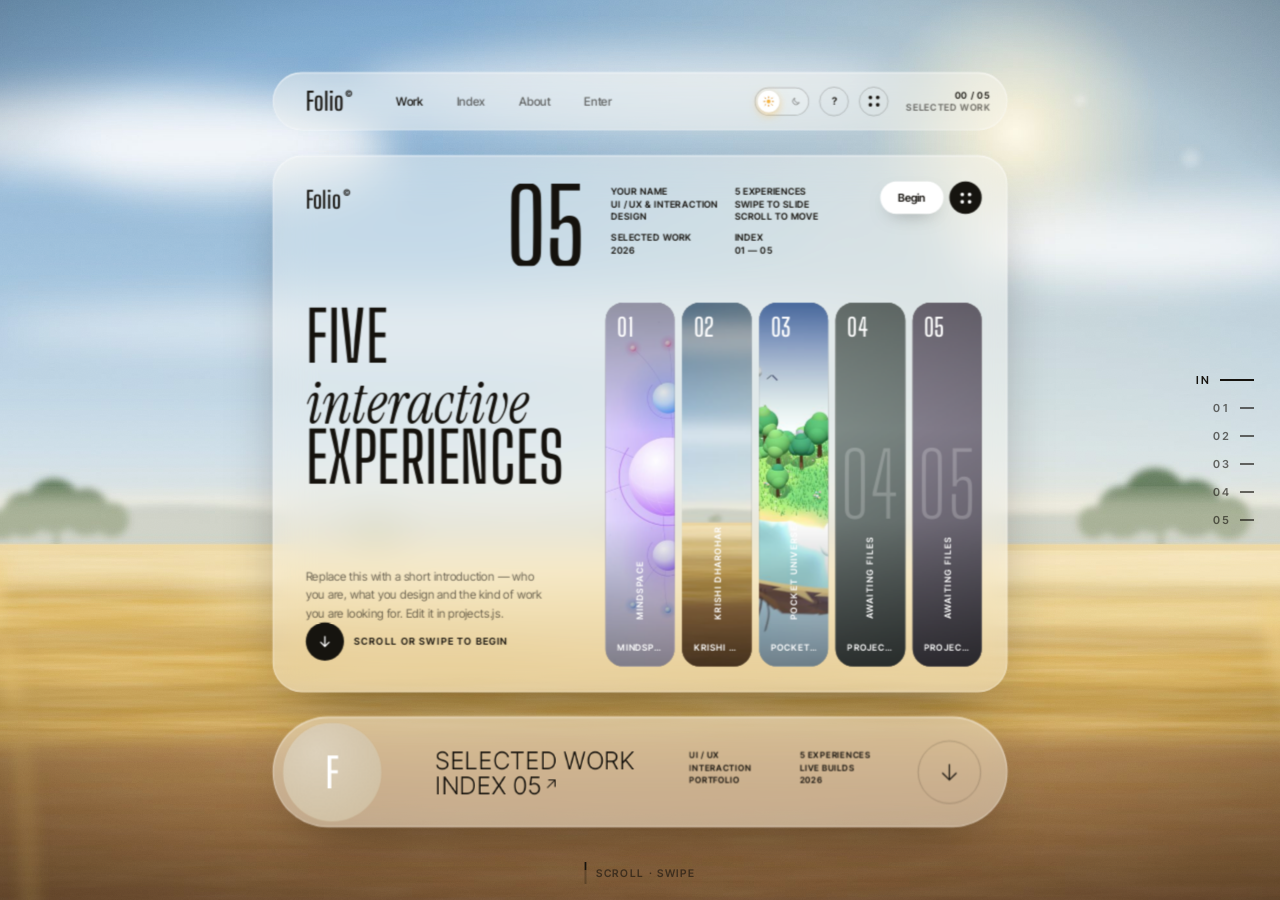
==== commit 85ec647f: "Add files via upload" ====
--- a/index.html
+++ b/index.html
@@ -1111,6 +1111,24 @@
     P.forEach(function (p) { p.slides.forEach(function (s) { [s.img, s.detail].filter(Boolean).forEach(function (u) { var im = new Image(); im.src = u; }); }); });
   });
 })();
+
+/* keep the detail columns clear of the big project number (wide digits like 03 or 04 would touch them) */
+(function () {
+  function fit(root) {
+    (root.querySelectorAll ? root : document).querySelectorAll(".bignum").forEach(function (n) {
+      var sc = n.parentNode, c1 = sc.querySelector(".col.c1"), c2 = sc.querySelector(".col.c2");
+      if (!c1) return;
+      c1.style.left = ""; if (c2) c2.style.left = "";
+      var need = n.offsetLeft + n.offsetWidth + 16 - c1.offsetLeft;
+      if (need > 0) { c1.style.left = c1.offsetLeft + need + "px"; if (c2) c2.style.left = c2.offsetLeft + need + "px"; }
+    });
+  }
+  new MutationObserver(function (ms) { ms.forEach(function (m) { m.addedNodes.forEach(function (a) { if (a.nodeType === 1 && (a.matches(".bignum") || a.querySelector(".bignum"))) fit(a.parentNode || a); }); }); })
+    .observe(document.body, { childList: true, subtree: true });
+  if (document.fonts && document.fonts.ready) document.fonts.ready.then(function () { fit(document); });
+  addEventListener("resize", function () { fit(document); });
+  fit(document);
+})();
 </script>
 </body>
 </html>
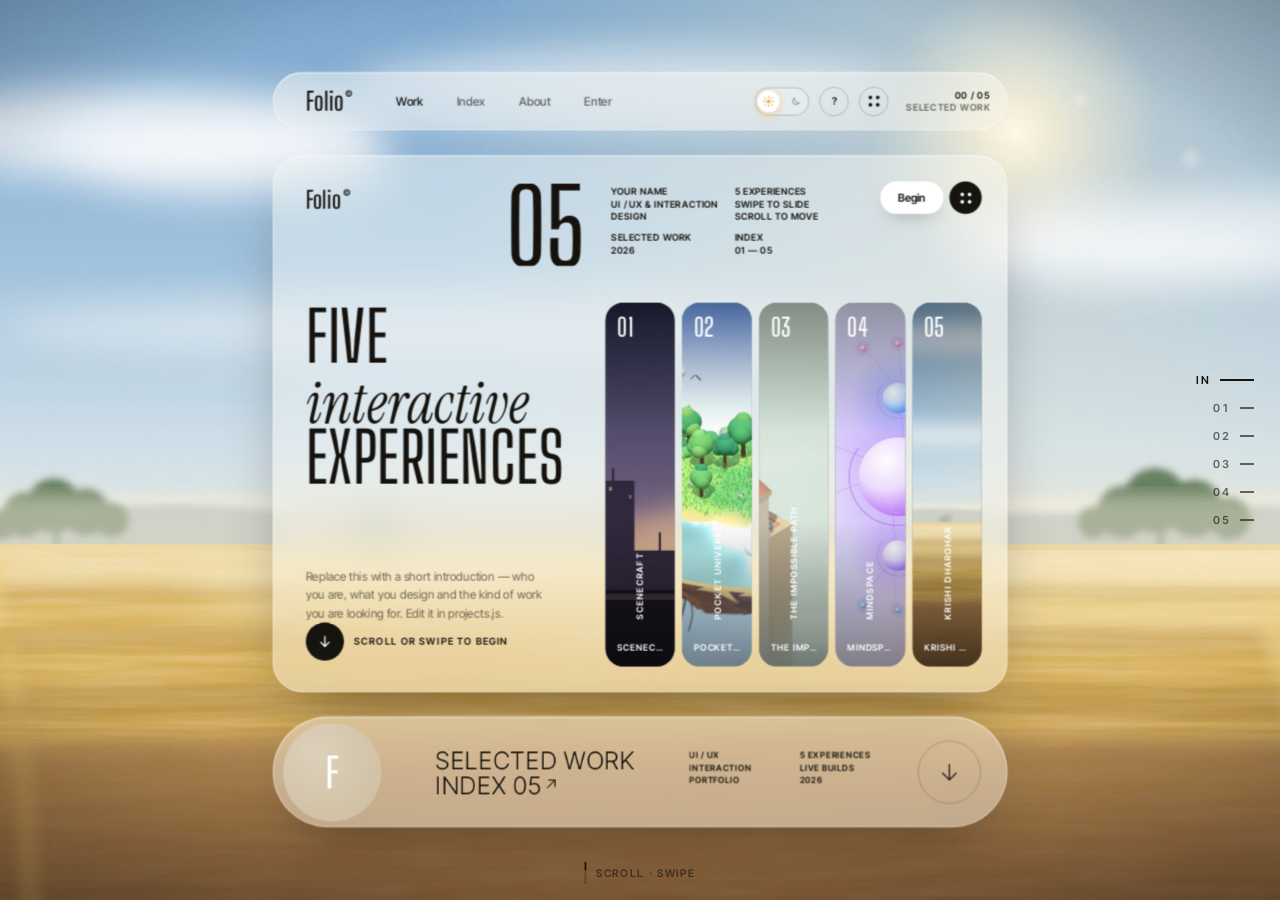
==== commit da44e0a2: "Add files via upload" ====
--- a/index.html
+++ b/index.html
@@ -526,7 +526,7 @@
   function nextInfo(pi, si) {
     var p = P[pi];
     if (si < p.slides.length - 1) { var s = p.slides[si + 1]; return { kind: "slide", title: s.short || s.name, sub: "Next screen", img: s.detail || s.img }; }
-    if (pi < N - 1) { var q = P[pi + 1], qs = q.slides[0]; return { kind: "project", title: q.placeholder ? q.id : q.title.split(" ")[0], sub: "Next project · " + q.id, img: qs.detail || qs.img, ph: q.placeholder }; }
+    if (pi < N - 1) { var q = P[pi + 1], qs = q.slides[0]; return { kind: "project", title: q.placeholder ? q.id : (q.shortTitle || q.title.split(" ")[0]), sub: "Next project · " + q.id, img: qs.detail || qs.img, ph: q.placeholder }; }
     return { kind: "end", title: "Index", sub: "Back to start", img: null, ph: true };
   }
   function supportHTML(pi, si) {
@@ -605,7 +605,7 @@
     var p = P[sec - 1], sl = p.slides[si];
     d.innerHTML = '<div class="thumb"><div class="it">' + (sl.img ? '<img src="' + esc(sl.img) + '" alt="" draggable="false">' : '<div class="mono">' + esc(p.id) + "</div>") + "</div></div>" +
       '<button class="tzoom" data-enter aria-label="Enter experience">' + IC.mag + "</button>" +
-      '<div class="stitle"><span class="l"><span class="it">' + esc(p.title) + '</span></span><span class="l s2"><span class="it">' + esc(sl.short || sl.name) + " " + pad(si + 1) + "<sup>↗</sup></span></span></div>" +
+      '<div class="stitle"><span class="l"><span class="it">' + esc(p.shortTitle || p.title) + '</span></span><span class="l s2"><span class="it">' + esc(sl.short || sl.name) + " " + pad(si + 1) + "<sup>↗</sup></span></span></div>" +
       '<div class="smeta m1"><div class="it">' + (p.meta1 || [p.category, p.placeholder ? "Placeholder" : "", p.year || ""]).map(esc).join("<br>") + "</div></div>" +
       '<div class="smeta m2"><div class="it">' + (p.meta2 || ["Project " + p.id, p.slides.length + " screen", ""]).map(esc).join("<br>") + "</div></div>" +
       '<div class="shint"><b></b>Swipe ⟷<br><b></b>Scroll ↕</div>' +
